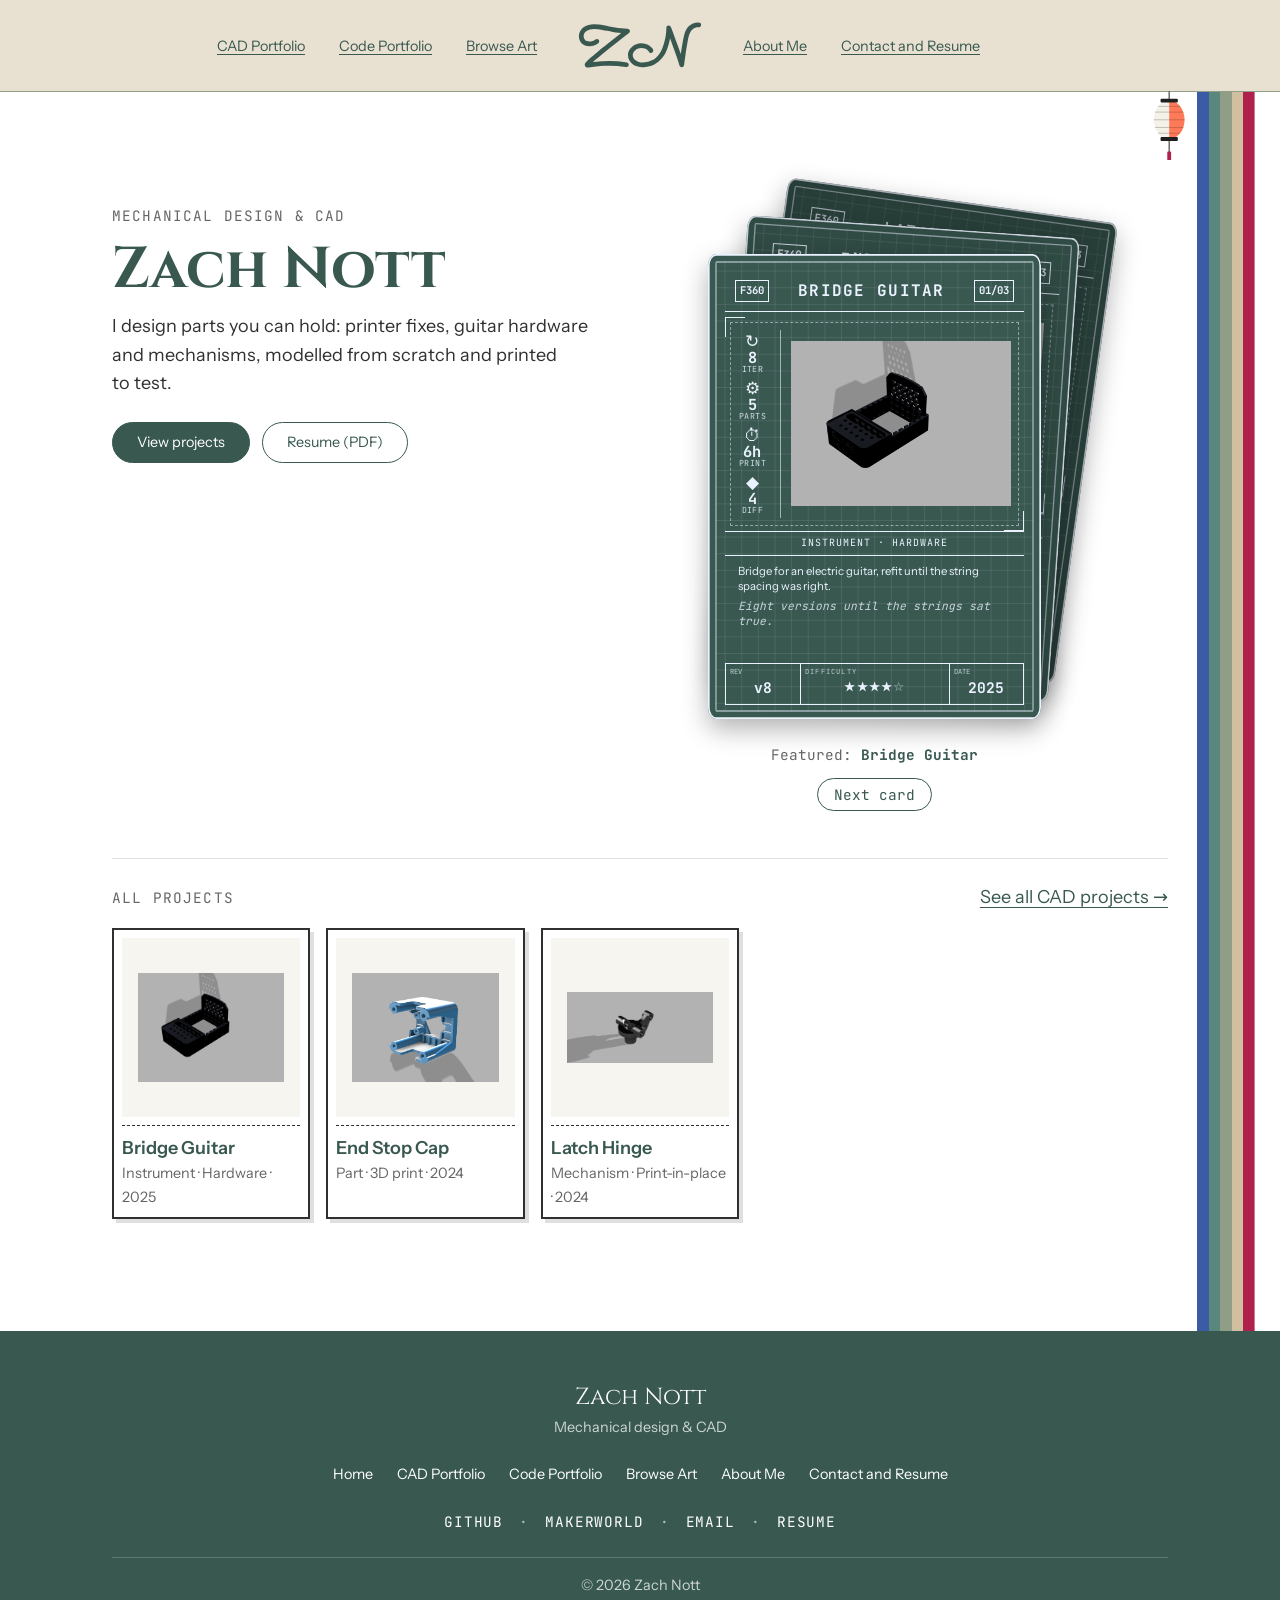
==== index.html @ 204a395e "feat: footer in labelled groups on phones, centered rows on wider screens" ====
<!DOCTYPE html>

<html lang="en">
    <head>
        <meta charset="UTF-8">
        <meta name="viewport" content="width=device-width, initial-scale=1.0">
        <!-- CONTENT: the tab title and the text search engines and link previews show -->
        <title>Zach Nott · Mechanical Design &amp; CAD</title>
        <meta name="description" content="Portfolio of Zach Nott: CAD models, 3D-printed parts and mechanisms, from first sketch to printed part.">
        <link rel="stylesheet" href="css/styles.css">
        <link rel="stylesheet" href="css/cardyles.css">
        <link rel="stylesheet" href="css/homyles.css">
        <script src="js/script.js" defer></script>
        <!-- datacript.js before homcript.js: deferred scripts run in this order -->
        <script src="js/datacript.js" defer></script>
        <script src="js/homcript.js" defer></script>
        <!-- No defer on purpose: it sets the saved theme before the page is drawn (no white flash) -->
        <script src="js/themcript.js"></script>
    </head>

    <body class="thehomepage">

        <div id="page" class="site">
            <a class="skip-link screen-reader-text" href="#content">Skip to content</a>
            <!-- Same header in index.html, projects.html, aboutme.html, contact.html, code.html and art.html: change all six together -->
            <header id="topbranch" class="site-header">
                <div class="site-branding">
                </div>

                <nav id="site-nav" class="main-nav wrapper" aria-label="Main">
                    <!-- Mobile menu button: hidden until js/script.js runs, so without JS the links just stay visible -->
                    <button id="menu-toggle" class="menu-toggle" type="button" aria-expanded="true" hidden>
                        <span aria-hidden="true">&#9776;</span> <span class="menu-word">Menu</span>
                    </button>

                    <!-- Left Side Of Header -->
                    <div class="header-column-left">
                        <ul class="header-left-list">
                            <li class="header-left-item" id="item-cad">
                                <a class="menu-link" href="projects.html">CAD Portfolio</a></li>
                            <li class="header-left-item" id="item-code">
                                <a class="menu-link" href="code.html">Code Portfolio</a></li>
                            <li class="header-left-item" id="item-art">
                                <a class="menu-link" href="art.html">Browse Art</a></li>
                        </ul>
                    </div>

                    <!-- Center Of Header -->
                    <!-- The logo is the Home link, so its alt text names where it goes, not what it looks like -->
                    <div class="header-column-center">
                        <a href="index.html" class="size-spacing-style-logo">
                            <span class="header-center-logo-original-container">
                                <!-- The logo is one file: replace assets/images/logo.svg to change it on every page.
                                     width/height reserve its space while it loads -->
                                <img src="assets/images/logo.svg" alt="Home" width="128" height="48">
                            </span>
                        </a>
                    </div>

                    <!-- Right Side Of Header -->
                    <div class="header-column-right">
                        <div class="inner-menu">
                            <div id="primary-nav" class="menu-wrap">
                                <ul class="menu-horizontal">
                                    <li class="header-right-item" id="item-about">
                                        <a class="menu-link" href="aboutme.html">About Me</a></li>
                                    <li class="header-right-item" id="item-contact">
                                        <a class="menu-link" href="contact.html">Contact and Resume</a></li>
                                    <!-- Hidden until The Laboratory is a real page (R1, owner 2026-11-07). Remove "hidden" to bring it back -->
                                    <li class="header-right-item mega-menu-item" id="item-lab" hidden>
                                        <a class="menu-link" href="thelab.html">The Laboratory</a>
                                        <!-- Phone-only toggle for the Lab links: hidden until js/script.js runs, like the Menu button.
                                             It must come before the list, because the CSS "~" only reaches later siblings -->
                                        <button class="submenu-toggle" type="button" aria-expanded="true" aria-label="Laboratory links" hidden><span aria-hidden="true">&#9656;</span></button>
                                        <ul class="mega-sub-menu">
                                            <li class="mega-menu-item"><a class="menu-link" href="#">Electronics and Circuitry</a></li>
                                            <li class="mega-menu-item"><a class="menu-link" href="#">Computer Design and Code</a></li>
                                            <li class="mega-menu-item"><a class="menu-link" href="#">Physical Realm and CAD</a></li>
                                            <li class="mega-menu-item"><a class="menu-link" href="#">The AI Abode</a></li>
                                            <li class="mega-menu-item"><a class="menu-link" href="#">In Works</a></li>
                                            <li class="mega-menu-item"><a class="menu-link" href="#">Complete Projects</a></li>
                                            <li class="mega-menu-item"><a class="menu-link" href="#">Research Topics</a></li>
                                        </ul>
                                    </li>
                                </ul>
                            </div>
                        </div>
                    </div>
                </nav>
                <!-- Theme picker: a paper lantern hanging from the header band (js/themcript.js, task 1.14).
                     Hidden until the script runs; without JS the site just follows the OS.
                     All the art is this <svg> plus the THEME LANTERN section of styles.css -->
                <button id="theme-lantern" class="theme-lantern" type="button" hidden>
                    <svg class="lantern-art" viewBox="0 0 40 72" width="40" height="72" aria-hidden="true" focusable="false">
                        <line class="lantern-string" x1="20" y1="0" x2="20" y2="9"/>
                        <ellipse class="lantern-paper" cx="20" cy="30" rx="16" ry="20"/>
                        <path class="lantern-half" d="M20 10a16 20 0 0 1 0 40z"/>
                        <ellipse class="lantern-core" cx="20" cy="28" rx="8" ry="11"/>
                        <path class="lantern-ribs" d="M8.6 16h22.8M5.3 22h29.4M4 30h32M5.3 38h29.4M8.6 44h22.8"/>
                        <rect class="lantern-cap" x="11" y="8" width="18" height="4" rx="1"/>
                        <rect class="lantern-cap" x="11" y="48" width="18" height="4" rx="1"/>
                        <line class="lantern-string" x1="20" y1="52" x2="20" y2="64"/>
                        <rect class="lantern-tassel" x="18" y="63" width="4" height="9" rx="1"/>
                    </svg>
                    <span class="theme-tag"><span class="theme-kanji" lang="ja" aria-hidden="true">自動</span> <span class="theme-name">Auto</span><span class="screen-reader-text"> theme. Press for the next theme</span></span>
                </button>
            </header>

            <!-- Landmarks: screen readers can jump straight to main or footer. The skip link targets #content -->
            <main id="content" class="site-main wrapper">

                <!-- HERO (task 2.0a): who, what, and where to go next, in the first screen.
                     Two columns on wide screens (text | featured card), one column on phones -->
                <section class="home-hero">
                    <div class="hero-text">
                        <!-- CONTENT: your field, your name, and one line about what you make -->
                        <p class="hero-label retro-label">Mechanical design &amp; CAD</p>
                        <h1 class="hero-name">Zach Nott</h1>
                        <p class="hero-line">I design parts you can hold: printer fixes, guitar hardware and mechanisms, modelled from scratch and printed to test.</p>
                        <div class="hero-buttons">
                            <a class="hero-button is-primary" href="projects.html">View projects</a>
                            <!-- Goes to the Resume cell on the contact page, where the PDF download lives (2.2).
                                 Once assets/docs/resume.pdf exists, point this straight at the PDF -->
                            <a class="hero-button" href="contact.html#resume">Resume (PDF)</a>
                        </div>
                    </div>

                    <!-- FEATURED: the card stack (task 2.0c). js/homcript.js builds one Blueprint card for
                         each project with "featured": true in data/projects.json (D26), up to 3.
                         `hidden` until the script fills it: without JS the hero is just the text column -->
                    <div class="featured-slot" hidden>
                        <div class="card-stack"></div>
                        <div class="stack-controls">
                            <!-- aria-atomic: when the name changes, screen readers read the whole line.
                                 aria-live is added by the script AFTER the first fill, so page load stays quiet -->
                            <p class="featured-caption" aria-atomic="true">Featured: <b class="featured-name"></b></p>
                            <!-- Keyboard and screen-reader way to swap cards (back cards are mouse-only shortcuts) -->
                            <button class="stack-next" type="button" hidden>Next card</button>
                        </div>
                    </div>
                </section>

                <!-- CATALOG: every project, as a plain list of links. A <ul> lets screen readers
                     announce "list, 3 items". The images have alt="" because each link already
                     contains the project's name; alt text would make it read twice -->
                <section class="home-catalog" aria-labelledby="catalog-heading">
                    <div class="catalog-head">
                        <h2 id="catalog-heading" class="catalog-heading retro-label">All projects</h2>
                        <a href="projects.html">See all CAD projects →</a>
                    </div>
                    <!-- CONTENT: projects live in data/projects.json (D26). js/homcript.js fills this list,
                         one <li> per project, so there is nothing to type here -->
                    <ul id="catalog-grid" class="catalog-grid" role="list"></ul>
                    <noscript>
                        <p class="catalog-note">The catalog needs JavaScript. <a href="projects.html">Open the CAD portfolio</a>.</p>
                    </noscript>
                </section>
            </main>

            <!-- The footer is the full-width pine band; .footer-inner keeps the content lined up with the page -->
            <footer class="site-footer">
                <div class="footer-inner wrapper">
                    <!-- Same footer in all six pages: change them together.
                         Phones show labelled groups; from 40rem it's centered rows (css/styles.css, FOOTER).
                         Every link uses the same pattern: to fill one in, change only its href (and text) -->
                    <div class="footer-brand">
                        <p class="footer-name">Zach Nott</p>
                        <p class="footer-tagline">Mechanical design &amp; CAD</p>
                    </div>

                    <!-- aria-labelledby names the landmark with the visible "Pages" label,
                         so screen readers announce "Pages, navigation" -->
                    <nav class="footer-nav" aria-labelledby="footer-pages-label">
                        <p class="footer-label" id="footer-pages-label">Pages</p>
                        <ul class="footer-list footer-pages">
                            <li class="footer-item"><a class="footer-link" href="index.html">Home</a></li>
                            <li class="footer-item"><a class="footer-link" href="projects.html">CAD Portfolio</a></li>
                            <li class="footer-item"><a class="footer-link" href="code.html">Code Portfolio</a></li>
                            <li class="footer-item"><a class="footer-link" href="art.html">Browse Art</a></li>
                            <li class="footer-item"><a class="footer-link" href="aboutme.html">About Me</a></li>
                            <li class="footer-item"><a class="footer-link" href="contact.html">Contact and Resume</a></li>
                        </ul>
                    </nav>

                    <!-- Two groups in one wrapper: side by side on phones, one dotted row on wider screens -->
                    <div class="footer-extras">
                        <!-- The owner's profiles on other sites -->
                        <div class="footer-group">
                            <p class="footer-label">Elsewhere</p>
                            <ul class="footer-list">
                                <li class="footer-item"><a class="footer-link" href="https://github.com/OopsieLazy">GitHub</a></li>
                                <li class="footer-item"><a class="footer-link" href="https://makerworld.com/en/@Azuya_1500">MakerWorld</a></li>
                            </ul>
                        </div>
                        <!-- Email and Resume go to the contact page (2.2), which keeps the address out of
                             the HTML: a plain mailto: here would be scraped by spam bots -->
                        <div class="footer-group">
                            <p class="footer-label">Get in touch</p>
                            <ul class="footer-list">
                                <li class="footer-item"><a class="footer-link" href="contact.html#email">Email</a></li>
                                <li class="footer-item"><a class="footer-link" href="contact.html#resume">Resume</a></li>
                            </ul>
                        </div>
                    </div>

                    <p class="footer-copy">&copy; 2026 Zach Nott</p>
                </div>
            </footer>
        </div>
    </body>

</html>


<!-- Needs Ideation: what i want to show, projects, about me, styling, cv download, and etc -->
---- css/styles.css ----
/* =========================================================
   FONTS: self-hosted (D12), so visitors never contact Google
   Paths are relative to THIS css file, hence the ../
   Variable fonts: one file holds every weight in the range
   font-display: swap shows fallback text right away instead of invisible text
   ========================================================= */
@font-face {
  font-family: "Cinzel";
  src: url("../assets/fonts/cinzel-latin-wght-normal.woff2") format("woff2");
  font-weight: 400 900;
  font-style: normal;
  font-display: swap;
}
@font-face {
  font-family: "Instrument Sans";
  src: url("../assets/fonts/instrument-sans-latin-wght-normal.woff2") format("woff2");
  font-weight: 400 700;
  font-style: normal;
  font-display: swap;
}
@font-face {
  font-family: "Instrument Sans";
  src: url("../assets/fonts/instrument-sans-latin-wght-italic.woff2") format("woff2");
  font-weight: 400 700;
  font-style: italic;
  font-display: swap;
}
@font-face {
  font-family: "JetBrains Mono";
  src: url("../assets/fonts/jetbrains-mono-latin-wght-normal.woff2") format("woff2");
  font-weight: 100 800;
  font-style: normal;
  font-display: swap;
}
@font-face {
  font-family: "Silkscreen";
  src: url("../assets/fonts/silkscreen-latin-400-normal.woff2") format("woff2");
  font-weight: 400;
  font-style: normal;
  font-display: swap;
}

/* =========================================================
   DESIGN TOKENS: the one place to restyle the whole site
   Palette: white with Japanese-inspired greens (D19, after dazprojects.com)
   WCAG AA: text needs 4.5:1, borders, focus rings and icons need 3:1.
   Contrast is noted as day / night against the page background
   ========================================================= */
:root {
  /* Three themes (D22): Day, Lantern (the default night) and Moss (opt-in night, below).
     color-scheme tells the browser which themes we support; light-dark(day, night)
     then picks a value from the visitor's OS setting, so night = Lantern.
     Bonus: scrollbars and form controls turn dark at night for free */
  color-scheme: light dark;

  /* Palette: named colors, the SAME in every theme.
     Pages don't use these directly; the role colors below and the stripes do */
  --color-pine: #385850;       /* deep pine */
  --color-jade: #59877D;       /* jade */
  --color-jade-deep: #496962;  /* muted deep jade */
  --color-sage: #909E87;       /* sage, decoration only (2.8:1 on white, never text) */
  --color-sand: #D0C0A0;       /* sand, decoration only (1.8:1 on white, never text) */
  --color-sand-tint: #E8E0D0;  /* half sand, half white */
  --color-gunjo: #3B5BA5;      /* gunjō ultramarine */
  --color-kamenozoki: #A5DEE4; /* kamenozoki, pale jar blue */
  --color-beni: #B0204C;       /* beni (safflower) pink, decoration only */
  --color-chochin: #FF7A59;    /* chōchin, paper-lantern red-orange: Lantern's highlight */
  --color-akabeni: #7A2430;    /* akabeni, deep lantern red: Lantern's footer band */
  --color-cinnamon: #F5C07B;   /* Cinnamon Buff (Sanzo Wada's color dictionary): Moss's highlight */
  --color-washi: #F4F1E8;      /* washi paper: the unlit theme lantern */
  --color-sumi: #1F1F1F;       /* sumi ink black: the lantern's lacquer caps */
  --color-blueprint: #1D3F7A;  /* blueprint paper: the trading cards (homyles.css) */
  --color-blueprint-ink: #EAF2FF; /* blueprint linework and text: 9.1:1 on blueprint */

  /* Roles: what each color is FOR. light-dark(Day, Lantern).
     Lantern = a rainy Japanese street at night: wet-asphalt blue-black, rain-light links, red lanterns */
  --color-bg: light-dark(#FFFFFF, #0F161A);         /* page background: white / wet asphalt */
  --color-surface: light-dark(#F7F5F0, #1A242A);    /* panels and cards: washi off-white / lifted asphalt */
  --color-ink: light-dark(#303030, #E9EEF0);        /* main text: 13.2 / 15.6 */
  --color-muted: light-dark(#666666, #9AABB3);      /* captions, secondary text: 5.7 / 7.7 */
  --color-line: light-dark(#DFDFDF, #33434B);       /* hairlines (decoration) */
  --color-accent: light-dark(var(--color-pine), #8FD3E8);              /* links, headings: 7.8 / 11.0 */
  --color-highlight: light-dark(var(--color-jade), var(--color-chochin)); /* underlines and markers: 4.05 (not small text) / 7.1 */
  --color-header-bg: light-dark(var(--color-sand-tint), #1A242A);      /* header band; accent text on it: 6.0 / 9.5 */
  --color-footer-bg: light-dark(var(--color-pine), var(--color-akabeni));
  --color-on-footer: #FFFFFF;            /* footer text: 7.8 / 9.9 */

  /* The active (hovered or focused) word: only color + fake bold change (D20) */
  --color-active: light-dark(var(--color-gunjo), var(--color-chochin));            /* most links: 6.5 / 7.1 */
  --color-active-menu: light-dark(var(--color-jade-deep), var(--color-chochin));   /* header menu: 4.6 / 6.2 on the band */
  --color-active-footer: light-dark(var(--color-kamenozoki), #FFC9A8);             /* on the footer band: 5.3 / 6.7 */

  /* Neon glow around the active word, night only. currentColor = the word's own color,
     mixed 70% with transparent so the glow is soft. Day gets no glow */
  --color-glow: light-dark(transparent, color-mix(in srgb, currentColor 70%, transparent));

  /* Fake bold: a hairline shadow on each side of the letters. Real font-weight
     makes the word wider and shoves its neighbors sideways; this doesn't.
     The third, blurred shadow is the night glow (invisible by day) */
  --faux-bold: 0.04em 0 0 currentColor, -0.04em 0 0 currentColor, 0 0 0.6em var(--color-glow);

  /* Fonts: every stack ends in fallbacks in case a file fails to load */
  --font-display: "Cinzel", "Trajan Pro", Georgia, serif;
  --font-body: "Instrument Sans", system-ui, "Segoe UI", Roboto, sans-serif;
  --font-mono: "JetBrains Mono", ui-monospace, Consolas, monospace;
  --font-pixel: "Silkscreen", "Courier New", monospace;

  /* Fluid type scale: clamp(min, preferred, max) grows smoothly with screen width,
     so no media queries are needed just to resize text */
  --step--1: clamp(0.83rem, 0.8rem + 0.15vw, 0.9rem);   /* small print, captions */
  --step-0: clamp(1rem, 0.95rem + 0.25vw, 1.125rem);    /* body text */
  --step-1: clamp(1.2rem, 1.1rem + 0.5vw, 1.45rem);     /* small headings */
  --step-2: clamp(1.45rem, 1.25rem + 0.9vw, 1.9rem);    /* section headings */
  --step-3: clamp(1.75rem, 1.4rem + 1.6vw, 2.6rem);     /* page title (h1) */
  --step-4: clamp(2.1rem, 1.5rem + 2.8vw, 3.6rem);      /* hero / museum sign */

  /* Spacing scale: use these for margin, padding and gap instead of random numbers */
  --space-1: 0.25rem;  /*  4px */
  --space-2: 0.5rem;   /*  8px */
  --space-3: 0.75rem;  /* 12px */
  --space-4: 1rem;     /* 16px */
  --space-5: 1.5rem;   /* 24px */
  --space-6: 2rem;     /* 32px */
  --space-7: 3rem;     /* 48px */
  --space-8: 4rem;     /* 64px */

  /* Layout */
  --measure: 65ch;         /* comfortable reading width for paragraphs */
  --content-max: 72rem;    /* widest the page content gets (~1152px) */
  --gutter: clamp(var(--space-4), 5vw, var(--space-7));  /* side padding of .wrapper: 16px on phones, up to 48px */
  --radius: 4px;           /* small, crisp corners to keep it minimal */
  --logo-size: var(--space-7);  /* header logo height, 48px; its width follows the logo file's shape */
  --lantern-width: clamp(2rem, 3vw, 2.75rem);   /* the theme lantern (THEME LANTERN section) */
  --lantern-drop: calc(var(--lantern-width) * 1.8);  /* how far it hangs: its art is 40 × 72, so height = 1.8 × width */
  --golden: 1.618;         /* φ, the golden ratio: used for spacing that should feel "just right" */

  /* 3D displays: the CAD carousel (projyles.css), later the spin reel (3.7).
     Ring tilt = the spinning-coin view: how far the ring tips toward you.
     0deg = flat, edge-on. Negative = seen from above (back figures show above the front);
     positive = seen from below. Tried: -8 subtle, -12, -14 (picked), -20 strong */
  --ring-tilt: -14deg;
  /* Camera distance: the original carousel's 1000px. A fixed length (not scaled with the ring)
     keeps the strong perspective lines that make the carousel work (owner, 2026-11-05).
     Smaller = camera closer = stronger perspective */
  --ring-perspective: 1000px;

  /* Salon wall (art.html, artyles.css): how wildly the picture frames hang.
     Every frame's tilt and offset is a fraction (-1 to 1) of these two, so changing one
     value calms or wildens the whole wall. 0deg + 0rem = perfectly straight and in line.
     Tried: 3deg + 0.3rem (picked, owner), 6deg + 0.5rem (too wild), 10deg chaotic */
  --salon-tilt: 3deg;      /* the biggest tilt any frame gets */
  --salon-nudge: 0.3rem;   /* the biggest shift off its spot, sideways and up/down */
}

/* Theme picked with the toggle (task 1.14). js/themcript.js sets data-theme on <html>.
   No attribute = follow the OS (Day or Lantern). Forcing color-scheme makes
   every light-dark() above pick the matching side */
:root[data-theme="day"] { color-scheme: light; }
:root[data-theme="lantern"] { color-scheme: dark; }

/* Moss: the calm night, a forest after dark (sage scale + Cinnamon Buff, no glow).
   It starts from the night side, then swaps only the colors that differ from Lantern.
   Screens only: printing always uses Day (see PRINT just below) */
@media screen {
:root[data-theme="moss"] {
  color-scheme: dark;
  --color-bg: #1C211C;
  --color-surface: #232A23;
  --color-ink: #E6E8DF;                       /* 13.2 */
  --color-muted: #9DBA9D;                     /* 7.7 */
  --color-line: #404C40;
  --color-accent: #B2D4B2;                    /* 10.1, 8.2 on the band */
  --color-highlight: var(--color-cinnamon);
  --color-header-bg: #2A322A;
  --color-footer-bg: var(--color-pine);       /* white text 7.8 */
  --color-active: var(--color-cinnamon);      /* 9.9 */
  --color-active-menu: var(--color-cinnamon); /* 8.0 on the band */
  --color-active-footer: var(--color-cinnamon);  /* 4.7 on pine */
  --color-glow: transparent;
}
}

/* PRINT (and "Save as PDF"): always the Day colours, whatever theme is picked.
   Dark pages waste ink and print badly. Forcing color-scheme: light makes every
   light-dark() pick its Day side; :root[data-theme] matches as strongly as the
   Lantern rule above and comes later, so it wins */
@media print {
  :root,
  :root[data-theme] { color-scheme: light; }
}

/* =========================================================
   RESET: smooth out browser defaults so every page starts level
   Kept small on purpose: only fixes we actually need
   ========================================================= */

/* width now includes padding and border, so "width: 50%" really means 50% */
*,
*::before,
*::after {
  box-sizing: border-box;
}

/* Browsers add margins to body, headings, p, figure...; we set spacing ourselves with --space-* */
* {
  margin: 0;
}

/* Media never overflows its container, and sits on its own line (no gap under images) */
img,
picture,
svg,
video {
  display: block;
  max-width: 100%;
  height: auto;
}

/* Form controls don't inherit fonts by default, which looks off next to the body text */
input,
button,
textarea,
select {
  font: inherit;
}

/* =========================================================
   BASE TYPOGRAPHY: the tokens first show up on the page here
   ========================================================= */
body {
  min-height: 100vh;
  background-color: var(--color-bg);
  color: var(--color-ink);
  font-family: var(--font-body);
  font-size: var(--step-0);
  line-height: 1.6;                /* airy body text is easier to read */
  -webkit-font-smoothing: antialiased;
}

h1,
h2,
h3 {
  font-family: var(--font-display);
  color: var(--color-accent);      /* pine headings: color in the page, not only in links */
  line-height: 1.2;               /* big text needs less line gap than body text */
  text-wrap: balance;              /* evens out line lengths in multi-line headings */
}

h1 { font-size: var(--step-3); }
h2 { font-size: var(--step-2); }
h3 { font-size: var(--step-1); }

p {
  max-width: var(--measure);       /* ~65 characters per line, comfortable to read */
  text-wrap: pretty;               /* avoids a lonely last word on its own line */
}

a {
  color: var(--color-accent);
  text-underline-offset: 0.2em;    /* underline sits below descenders (g, y, p) */
}

/* Only the underline changes (jade by day, orange at night): jade text would fail contrast, a line doesn't */
a:hover {
  text-decoration-color: var(--color-highlight);
}

/* Keyboard focus only (mouse clicks don't trigger :focus-visible).
   Buttons and other controls get a pine ring */
:focus-visible {
  outline: 2px solid var(--color-accent);
  outline-offset: 2px;
}

/* Links: no box, the word itself changes color (gunjō blue by day, orange at night) and turns bold.
   The footer swaps in the pale kamenozoki blue, because gunjō would vanish on pine */
a:focus-visible {
  outline: none;
  color: var(--color-active);
  text-shadow: var(--faux-bold);
}

code,
pre {
  font-family: var(--font-mono);
}

/* The only section divider: a sage hairline (no shadows or boxes) */
hr {
  border: 0;
  border-top: 1px solid var(--color-sage);
  margin-block: var(--space-7);
}

/* Retro label (was 2.7, owner's call in R1): the small typewriter caps used over
   headings and sections, like the labels on a drawing or a museum case.
   One shared class instead of the same five lines in every page's CSS.
   Each page adopts it in its refinement task (R1 Home first) */
.retro-label {
  font-family: var(--font-mono);
  font-size: var(--step--1);
  font-weight: 400;
  color: var(--color-muted);
  letter-spacing: 0.08em;
  text-transform: uppercase;
}

/* =========================================================
   ACCESSIBILITY HELPERS
   ========================================================= */

/* Hidden from sight but still read by screen readers and reachable with Tab.
   display: none or visibility: hidden would remove it for everyone, keyboard included */
.screen-reader-text {
  position: absolute;
  width: 1px;
  height: 1px;
  overflow: hidden;
  clip-path: inset(50%);   /* trims the 1px box down to nothing */
  white-space: nowrap;     /* stops screen readers from reading the words squashed together */
}

/* The skip link reappears in the top-left corner when it gets keyboard focus */
.skip-link:focus {
  top: var(--space-2);
  left: var(--space-2);
  z-index: 100;            /* sits above the header */
  width: auto;
  height: auto;
  padding: var(--space-2) var(--space-4);
  clip-path: none;
  background-color: var(--color-surface);
  color: var(--color-ink);
  border-radius: var(--radius);
}

/* =========================================================
   LAYOUT: one centered, minimal column (D17)
   Mobile-first: base styles are for phones, and min-width queries add to them
   Breakpoints: 40rem (~640px, tablet) and 64rem (~1024px, desktop).
   They're typed out because var() doesn't work inside @media conditions
   ========================================================= */

/* Reusable column: add class="wrapper" to anything that should line up with the page */
.wrapper {
  width: 100%;                     /* needed because auto margins in a flex column would shrink it */
  max-width: var(--content-max);   /* stops lines getting too wide on big screens */
  margin-inline: auto;             /* centers it (inline = left and right) */
  padding-inline: var(--gutter);
}

/* Flex column on the page wrapper: main grows to fill the space, so the footer stays at the bottom */
.site {
  display: flex;
  flex-direction: column;
  min-height: 100dvh;              /* dvh = the visible height on phones, minus the browser's address bar */
}

.site-main {
  flex: 1;
  padding-block: var(--space-6);   /* block = top and bottom */
}

@media (min-width: 40rem) {
  .site-main { padding-block: var(--space-7); }
}

@media (min-width: 64rem) {
  .site-main { padding-block: var(--space-8); }
}

/* =========================================================
   FOOTER: a full-width pine band with white text.
   The band is the <footer>; the content sits in .footer-inner.wrapper, so the
   color reaches the screen edges while the text lines up with the page.
   One set of markup, two layouts (owner's pick, R1):
   - Phones (option A): labelled groups on a grid, so each link has an obvious home
   - From 40rem (option B): everything centered in rows, the labels hidden
   ========================================================= */
.site-footer {
  background-color: var(--color-footer-bg);
  color: var(--color-on-footer);
  font-size: var(--step--1);
}

/* Phones: two columns. The name, the Pages group and the © line span both;
   Elsewhere and Get in touch sit side by side underneath */
.footer-inner {
  display: grid;
  grid-template-columns: 1fr 1fr;
  gap: var(--space-6) var(--space-5);   /* row gap, column gap */
  align-items: start;
  padding-block: var(--space-7) var(--space-5);
}

.footer-brand,
.footer-nav,
.footer-copy {
  grid-column: 1 / -1;
}

/* display: contents removes this wrapper's own box, so its two groups become
   grid items of .footer-inner. It only exists to group them for the wide layout */
.footer-extras {
  display: contents;
}

/* styles.css gives every <p> a reading width (65ch); the footer lays out its own lines */
.footer-inner p {
  max-width: none;
  margin: 0;
}

.footer-name {
  font-family: var(--font-display);
  font-size: var(--step-1);
}

.footer-tagline,
.footer-copy {
  opacity: 0.75;                        /* quieter than the links; white at 75% is still 4.5+ on pine */
}

/* The small group names (Pages, Elsewhere, Get in touch), same feel as .retro-label.
   Two classes (0,2,0) beat ".footer-inner p" (0,1,1), so this margin wins the reset above */
.footer-inner .footer-label {
  margin-bottom: var(--space-3);
}

.footer-label {
  font-family: var(--font-mono);
  letter-spacing: 0.08em;
  text-transform: uppercase;
  opacity: 0.75;
}

/* Same reset as .header-left-list: no bullets or indent. One link per line on phones */
.footer-list {
  display: grid;
  gap: var(--space-2);
  margin: 0;
  padding: 0;
  list-style: none;
}

/* Six page links in two columns, so the group isn't a long thin tower */
.footer-pages {
  grid-template-columns: 1fr 1fr;
  column-gap: var(--space-5);
}

/* The hairline above the © line: the text color at 25%, so it follows the theme
   instead of hard-coding a white */
.footer-copy {
  padding-top: var(--space-4);
  border-top: 1px solid color-mix(in srgb, currentColor 25%, transparent);
}

/* Tablet and desktop (option B): one centered column of rows.
   Name, then the page links, then the outside links in small caps, then the © line */
@media (min-width: 40rem) {
  .footer-inner {
    grid-template-columns: 1fr;
    justify-items: center;
    gap: var(--space-5);
    text-align: center;
  }

  /* The group names aren't needed when everything is one centered row, so they're
     hidden the screen-reader-text way: screen readers still hear "Elsewhere" etc. */
  .footer-label {
    position: absolute;
    width: 1px;
    height: 1px;
    overflow: hidden;
    clip-path: inset(50%);
    white-space: nowrap;
  }

  /* Rows instead of columns: flex-wrap keeps them centered and lets them wrap */
  .footer-list,
  .footer-extras {
    display: flex;
    flex-wrap: wrap;
    justify-content: center;
    gap: var(--space-2) var(--space-5);
  }

  /* Elsewhere and Get in touch become one small row, split by dots */
  .footer-extras {
    gap: var(--space-2) var(--space-4);
    font-family: var(--font-mono);
    letter-spacing: 0.06em;
    text-transform: uppercase;
  }

  .footer-extras .footer-list {
    gap: var(--space-2) var(--space-4);
  }

  /* A dot before every link except the very first one. It's decoration from CSS,
     so screen readers skip it (content: "·" / "" sets its spoken text to nothing) */
  .footer-extras li + li::before,
  .footer-extras .footer-group + .footer-group li:first-child::before {
    content: "·" / "";
    margin-right: var(--space-4);
    opacity: 0.6;
  }

  .footer-copy {
    justify-self: stretch;              /* the hairline runs the full width */
  }
}

/* inherit = use the footer's white; underline only on hover keeps it quiet */
.footer-link {
  color: inherit;
  text-decoration: none;
}

/* Text stays white (pine text would vanish on the pine band); a sand underline appears */
.footer-link:hover {
  text-decoration: underline;
  text-decoration-color: var(--color-sand);
}

.footer-link:focus-visible {
  color: var(--color-active-footer);
}

/* =========================================================
   HEADER: the same markup is copied into every page.
   Order: frame, links, Menu button, Lab dropdown, then one phone block
   and one desktop block at the end, so every screen-size change for the
   header lives in one place.
   Use classes here, never a bare "header" selector: projects.html has a second
   <header> inside its article, and a bare selector would style that too
   ========================================================= */

/* ---------- Frame ---------- */

/* A full-width band (sand by day, navy at night) with a sage hairline below. The band is the <header>;
   the nav inside carries .wrapper, so the color reaches the screen edges */
.site-header {
  position: relative;                  /* the theme lantern hangs from this band (see THEME LANTERN) */
  padding-block: var(--space-4);
  background-color: var(--color-header-bg);
  border-bottom: 1px solid var(--color-sage);
}

/* Phone layout. Named grid areas: each part says where it goes by name,
   and the desktop block at the end rearranges the same names */
/* 1fr auto 1fr: two equal side columns keep the logo centered on the band (owner, R1),
   the Menu button sits in the right one and an empty "." cell balances it on the left */
.main-nav {
  display: grid;
  grid-template-columns: 1fr auto 1fr;
  grid-template-areas:
    ".     logo  toggle"
    "left  left  left"
    "right right right";
  align-items: center;
  column-gap: var(--space-4);
}

.header-column-center { grid-area: logo; }
.menu-toggle          { grid-area: toggle; justify-self: end; }
.header-column-left   { grid-area: left; }
.header-column-right  { grid-area: right; }

/* The logo is as tall as the slot, and its width follows its own shape (width: auto),
   so a square or wide replacement logo fits without changing this rule */
.header-column-center img {
  width: auto;
  height: var(--logo-size);
}

/* inline-block: an inline link around an image has no box of its own (only empty
   line fragments), so a focus ring has nothing to draw around. vertical-align: top
   stops it sitting on the text baseline, which would add a gap below the logo */
.size-spacing-style-logo {
  display: inline-block;
  vertical-align: top;
}

/* Links show keyboard focus by changing the text color, which can't change an image.
   So the logo link gets the ring back (a class plus :focus-visible beats a:focus-visible) */
.size-spacing-style-logo:focus-visible {
  outline: 2px solid var(--color-accent);
  outline-offset: 4px;
}

/* ---------- Links ---------- */

/* One step smaller than body text, like the dazprojects reference */
.menu-link {
  font-size: var(--step--1);
}

/* Hover and Tab: subtle like the footer, so only the color and fake bold change,
   with no background or extra line. Covers the top links, the dropdown and the phone
   menu (they all use .menu-link) */
.menu-link:hover,
.menu-link:focus-visible {
  color: var(--color-active-menu);
  text-shadow: var(--faux-bold);
}

/* No bullets or indent; the left and right lists share these rules */
.header-left-list,
.menu-horizontal {
  list-style: none;
  margin: 0;
  padding: 0;
}

/* Phones: one link per row, and the padding makes each row a big tap target */
/* The Lab link is hidden until the Lab exists (R1). The desktop block below gives
   .header-right-item a display value, which would beat the hidden attribute,
   so this rule says it again with a stronger selector (an id beats a class) */
#item-lab[hidden] {
  display: none;
}

.header-left-item,
.header-right-item {
 padding: 15px;
 white-space: nowrap;
}

/* ---------- Menu button (phones) ----------
   Both buttons start with the hidden attribute (see js/script.js).
   Never set display on them outside the desktop block, or hidden stops
   working and a dead button shows when JS is off */
.menu-toggle {
  min-height: var(--space-7);          /* 48px: a comfortable finger-sized target */
  padding-inline: var(--space-4);
  border: 1px solid var(--color-sage);
  border-radius: var(--radius);
  background: none;
  color: var(--color-ink);
  font-size: var(--step--1);
  cursor: pointer;
}

/* The narrowest phones can't fit the centered logo AND "☰ Menu" on both sides of it,
   so the button keeps only the ☰ icon (a 48px square) and the word is hidden the
   screen-reader-text way: still read aloud, so the button's name stays "Menu" */
@media (width < 24rem) {
  .menu-toggle {
    min-width: var(--space-7);
    padding-inline: 0;
  }

  .menu-word {
    position: absolute;
    width: 1px;
    height: 1px;
    overflow: hidden;
    clip-path: inset(50%);
    white-space: nowrap;
  }
}

/* ---------- Lab dropdown ----------
   Phones: a ▸ button folds the sub-links open and shut inside the Menu.
   Desktop: the sub-links float in a panel that opens on hover or keyboard focus */
.mega-sub-menu {
  list-style: none;
  margin: 0;
  padding-inline-start: var(--space-4);   /* indented under "The Laboratory" */
}

.mega-sub-menu li {
  padding-block: var(--space-2);
}

/* No underlines: a stack of them looked clunky */
.mega-sub-menu .menu-link {
  text-decoration: none;
}

.submenu-toggle {
  min-width: var(--space-7);           /* 48px tap target */
  min-height: var(--space-7);
  border: none;
  background: none;
  color: var(--color-ink);
  font-size: var(--step-2);            /* the ▸ character is drawn small, so size it up */
  cursor: pointer;
}

/* transform needs a box, and an inline span isn't one, hence inline-block */
.submenu-toggle span {
  display: inline-block;
  transition: transform 0.2s;
}

/* Points down when open */
.submenu-toggle[aria-expanded="true"] span {
  transform: rotate(90deg);
}

/* ---------- Phones only: closed states ----------
   "~" means "any later sibling", so each button must come before what it hides.
   (width < 64rem) ends exactly where the desktop block begins */
@media (width < 64rem) {
  .menu-toggle[aria-expanded="false"] ~ .header-column-left,
  .menu-toggle[aria-expanded="false"] ~ .header-column-right,
  .submenu-toggle[aria-expanded="false"] ~ .mega-sub-menu {
    display: none;
  }
}

/* ---------- Desktop ---------- */
@media (min-width: 64rem) {
  /* 1fr auto 1fr: the logo column is only as wide as the logo, and the two sides
     split the rest equally, so the logo stays truly centered */
  .main-nav {
    grid-template-columns: 1fr auto 1fr;
    grid-template-areas: "left logo right";
    gap: var(--space-5);
  }

  /* Links sit in a row, the left ones pushed toward the logo */
  .header-column-left {
    text-align: right;
  }

  .header-left-item,
  .header-right-item {
    display: inline-block;
  }

  /* Hover and focus do the opening here, so no buttons */
  .menu-toggle,
  .submenu-toggle {
    display: none;
  }

  /* The panel measures its position from this li (its nearest positioned ancestor) */
  #item-lab {
    position: relative;
  }

  /* top: 100% puts the panel flush under the li. The li's own padding is
     part of the li, so the mouse never crosses a gap where :hover would end */
  .mega-sub-menu {
    display: none;
    position: absolute;
    top: 100%;
    left: 0;
    z-index: 10;                       /* above the page content */
    padding: var(--space-3) var(--space-5);
    background: var(--color-bg);
    border: 1px solid var(--color-sage);
    border-top: 3px solid var(--color-accent);   /* a pine strip, like a vintage label */
  }

  /* Tighter rows than on phones: a mouse doesn't need a finger-sized target */
  .mega-sub-menu li {
    padding-block: var(--space-1);
  }

  /* :focus-within = this li or anything inside it has focus, so tabbing
     through the sub-links keeps the panel open, and tabbing out closes it */
  #item-lab:hover .mega-sub-menu,
  #item-lab:focus-within .mega-sub-menu {
    display: block;
  }
}

/* =========================================================
   RETRO STRIPES: five straight 70s stripes down the right edge of every page,
   from the header band to the footer band.
   How: a striped background on the page wrapper (.site). The header and
   footer paint their own band colors on top, so the stripes only show in
   between and touch both bands. No image, no extra HTML, no positioning.
   The stripes scale with the screen (thin on phones), and the main content
   gets extra right padding so text never runs under them.
   To restyle: change --stripe (thickness) or the five colors below.
   They use palette colors, not roles, so the stripes look the same day and night
   ========================================================= */
:root {
  --stripe: clamp(0.25rem, 0.9vw, 0.75rem);   /* one stripe: 4px on phones, up to 12px */
  --loop-width: calc(5 * var(--stripe));
  --loop-inset: clamp(var(--space-2), 2vw, var(--space-6));   /* gap from the window edge: 8px on phones, up to 32px */
}

/* Hard color stops (each color starts where the last one ends) make solid stripes, not a blend */
.site {
  background-image: linear-gradient(to right,
    var(--color-gunjo)     0%  20%,
    var(--color-jade)      20% 40%,
    var(--color-sage)      40% 60%,
    var(--color-sand)      60% 80%,
    var(--color-beni)      80% 100%);
  background-size: var(--loop-width) 100%;
  background-position: right var(--loop-inset) top;   /* "right 8px" = 8px in from the right edge */
  background-repeat: no-repeat;
}

/* Keep text clear of the stripes. On wide screens the empty margin beside the
   column already does that, so the extra padding shrinks to the normal gutter:
   max() picks whichever is bigger, the normal gutter or
   "edge gap + stripes + a gap, minus the empty margin outside the column" */
.site-main {
  padding-right: max(
    var(--gutter),
    calc(var(--loop-inset) + var(--loop-width) + var(--space-4) - max(0px, (100vw - var(--content-max)) / 2))
  );
}

/* =========================================================
   THEME LANTERN: the theme picker (task 1.14, js/themcript.js).
   A paper lantern hangs from the header band, just left of the stripes.
   Each click moves to the next theme: Auto, Day, Lantern, Moss, then back to Auto.
   The lantern shows the theme: half-lit (Auto), unlit paper (Day),
   glowing red (Lantern), glowing green-gold (Moss).
   All the art lives in the <svg> in the header and in this section,
   so a new picker design only has to replace those two things
   ========================================================= */

/* A plain button underneath: keyboard, screen readers and Enter/Space work for free.
   Never set display here, or the hidden attribute stops working (no JS = no lantern) */
.theme-lantern {
  /* --lantern-width lives with the tokens at the top: the home hero measures from it too */
  --lantern-paper: var(--color-washi);
  --lantern-core: transparent;          /* the warm light inside */
  --lantern-glow: transparent;          /* the light spilling onto the page */

  position: absolute;
  top: 100%;                            /* hang from the bottom edge of the header band */
  /* in the gap between the page content and the stripes: edge gap + stripes + a small gap */
  right: calc(var(--loop-inset) + var(--loop-width) + var(--space-2));
  z-index: 5;                           /* above the page, below the Lab dropdown (10) */
  width: var(--lantern-width);
  padding: 0;
  border: 0;
  background: none;
  color: inherit;
  cursor: pointer;
}

.lantern-art {
  display: block;
  width: 100%;
  height: auto;
  overflow: visible;
  transform-origin: top center;         /* it swings from the hook */
  filter: drop-shadow(0 0 0.75rem var(--lantern-glow));
}

/* SVG parts are styled with fill and stroke, the SVG versions of background and border */
.lantern-paper { fill: var(--lantern-paper); }
.lantern-core  { fill: var(--lantern-core); }
.lantern-half  { fill: var(--color-chochin); display: none; }
.lantern-cap   { fill: var(--color-sumi); }
.lantern-ribs  { fill: none; stroke: var(--color-sumi); stroke-opacity: 0.25; }
.lantern-string { stroke: var(--color-muted); stroke-width: 1.5; }
.lantern-tassel { fill: var(--color-beni); }

/* One look per theme. No data-theme on <html> = Auto: half paper, half lit */
:root:not([data-theme]) .lantern-half { display: inline; }

:root[data-theme="lantern"] .theme-lantern {
  --lantern-paper: var(--color-chochin);
  --lantern-core: var(--color-cinnamon);
  --lantern-glow: var(--color-chochin);
}

:root[data-theme="moss"] .theme-lantern {
  --lantern-paper: var(--color-sage);
  --lantern-core: var(--color-cinnamon);
  --lantern-glow: var(--color-cinnamon);
}

/* The name tag: always in the button (so screen readers hear it),
   only visible on hover or keyboard focus. opacity, not display: none,
   because display: none would hide it from screen readers too */
.theme-tag {
  position: absolute;
  top: var(--space-5);
  right: calc(100% + var(--space-2));   /* just left of the lantern */
  padding: var(--space-1) var(--space-2);
  border-radius: var(--radius);
  background: var(--color-ink);         /* inverted colors: readable in every theme */
  color: var(--color-bg);
  font-size: var(--step--1);
  white-space: nowrap;
  opacity: 0;
  transition: opacity 150ms ease;
  pointer-events: none;                 /* the tag never blocks a click on the page */
}

.theme-lantern:hover .theme-tag,
.theme-lantern:focus-visible .theme-tag {
  opacity: 1;
}

/* The tug: it drops a little as the cord is pulled, then sways back to rest */
@keyframes lantern-tug {
  0%   { transform: none; }
  15%  { transform: translateY(6px); }
  35%  { transform: rotate(7deg); }
  55%  { transform: rotate(-5deg); }
  75%  { transform: rotate(2.5deg); }
  100% { transform: none; }
}

.theme-lantern.is-tugged .lantern-art {
  animation: lantern-tug 900ms ease-out;
}

/* Visitors who asked their OS for less motion: no sway, no fade */
@media (prefers-reduced-motion: reduce) {
  .theme-lantern.is-tugged .lantern-art { animation: none; }
  .theme-tag { transition: none; }
}
---- css/cardyles.css ----
/* Blueprint trading card (D25), shared by every page that shows one:
   the home card stack (homyles.css) and the About page infobox (aboutyles.css).
   Moved here from homyles.css in task 2.1, unchanged except the two additions
   marked "2.1" (.card-holder and the data-label footer labels).

   USING THE CARD: put it inside a .card-holder (or any element with
   container-type: inline-size that is exactly the card's width). See .card-holder below for why */

/* 2.1: the card's wrapper. Inside the card, cqi measures the CARD (the card is a container).
   But the card's OWN styles (its inset border rings and grid background) measure the
   nearest ANCESTOR container. Without one, cqi falls back to the viewport width and the
   border rings turn ~30px thick on a desktop. The home stack (.card-stack) already is
   such a container; any other page wraps the card in this */
.card-holder {
  container-type: inline-size;
}

/* =========================================================
   BLUEPRINT CARD: a CAD drawing sheet as a trading card.
   - 63:88 is the standard trading-card ratio
   - container-type makes the card a container, so cqi (1% of the card's
     width) scales every font and gap: the card looks the same at any size
   - palette colours only (pine, --color-blueprint*), chosen per theme by --card-paper below.
     The linework is the same pale ink on both: 6.9:1 on pine, 9.1:1 on blue
   - each part is placed with position: absolute and % of the card, like a print layout
   ========================================================= */
.bp-card {
  /* The card's paper colour, set in ONE place (owner's pick, D25): pine like the footer by day,
     blueprint blue at night. light-dark() follows color-scheme, so both night themes
     (Lantern and Moss, which force "dark") get the blue */
  --card-paper: light-dark(var(--color-pine), var(--color-blueprint));
  container-type: inline-size;
  position: relative;
  display: block;
  aspect-ratio: 63 / 88;
  border-radius: 2.5%;
  color: var(--color-blueprint-ink);
  font-family: var(--font-mono);
  text-decoration: none;
  /* Two thin line grids (horizontal + vertical) over the blueprint blue */
  background:
    linear-gradient(rgb(255 255 255 / 0.09) 1px, transparent 1px) 0 0 / 5cqi 5cqi,
    linear-gradient(90deg, rgb(255 255 255 / 0.09) 1px, transparent 1px) 0 0 / 5cqi 5cqi,
    var(--card-paper);
  /* Inset shadows draw the border: a solid line, a paper-coloured gap, then a faint inner line */
  box-shadow:
    0 0 0 0.5cqi var(--color-blueprint-ink) inset,
    0 0 0 2.2cqi var(--card-paper) inset,
    0 0 0 2.6cqi rgb(234 242 255 / 0.6) inset,
    0 10px 26px rgb(0 0 0 / 0.3);
  transition: transform 300ms ease;
}

.bp-card:hover {
  transform: translateY(-4px);
}

/* Same fix as the hero buttons: keep the card's own colour and show a ring */
.bp-card:focus-visible {
  outline: 2px solid var(--color-accent);
  outline-offset: 4px;
  color: var(--color-blueprint-ink);
  text-shadow: none;
}

@media (prefers-reduced-motion: reduce) {
  .bp-card {
    transition: none;
  }
}

.bp-card > * {
  position: absolute;
  left: 5%;
  right: 5%;
}

/* Title bar: tool | name | card number */
.card-top {
  top: 3.5%;
  height: 9%;
  display: flex;
  align-items: center;
  gap: 3cqi;
  padding: 0 3cqi;
  border-bottom: 0.4cqi solid var(--color-blueprint-ink);
}

.card-name {
  flex: 1;
  overflow: hidden;
  font-size: 4.8cqi;
  font-weight: 700;
  letter-spacing: 0.08em;
  text-align: center;
  text-overflow: ellipsis;             /* a very long name ends in "…" instead of breaking the bar */
  text-transform: uppercase;
  white-space: nowrap;
}

.card-tool,
.card-number {
  padding: 0.5cqi 1.2cqi;
  border: 0.3cqi solid var(--color-blueprint-ink);
  font-size: max(0.5rem, 3.2cqi);
  font-weight: 700;
}

/* Art window: dashed frame and two corner crop marks, like a drawing's viewport */
.card-art {
  top: 13.5%;
  height: 46%;
  overflow: hidden;
  outline: 0.3cqi dashed rgb(234 242 255 / 0.5);
  outline-offset: -2cqi;
}

.card-art img {
  width: 100%;
  height: 100%;
  object-fit: contain;
  padding: 4cqi 4cqi 4cqi 20cqi;       /* the left padding leaves room for the stat column */
}

.card-art::before,
.card-art::after {
  content: "";
  position: absolute;
  width: 6cqi;
  height: 6cqi;
  border: 0.5cqi solid var(--color-blueprint-ink);
}

.card-art::before { top: 0; left: 0; border-right: 0; border-bottom: 0; }
.card-art::after { bottom: 0; right: 0; border-left: 0; border-top: 0; }

/* Stat column down the left of the art */
.card-stats {
  position: absolute;
  top: 6%;
  bottom: 6%;
  left: 0;
  width: 17cqi;
  display: flex;
  flex-direction: column;
  justify-content: space-around;
  border-right: 0.3cqi solid rgb(234 242 255 / 0.6);
}

.card-stat {
  display: grid;
  justify-items: center;
  line-height: 1;
}

.card-icon { font-size: 5cqi; }
.card-stat b { font-size: 4.6cqi; }
.card-stat small {
  font-size: max(0.4375rem, 2.5cqi);
  letter-spacing: 0.05em;
  opacity: 0.85;
  text-transform: uppercase;
}

.card-type {
  top: 59.5%;
  height: 5.5%;
  display: flex;
  align-items: center;
  justify-content: center;
  border-block: 0.3cqi solid var(--color-blueprint-ink);
  font-size: max(0.5rem, 3cqi);
  letter-spacing: 0.1em;
  text-transform: uppercase;
}

.card-text {
  top: 65%;
  height: 22%;
  display: flex;
  flex-direction: column;
  gap: 1.5cqi;
  padding: 2.5cqi 4cqi;
  font-size: max(0.6875rem, 3.4cqi);   /* never below 11px, however small the card (H1) */
  line-height: 1.3;
}

.card-desc { font-family: var(--font-body); }
.card-flavor { font-style: italic; opacity: 0.8; }

/* READABLE ON SMALL CARDS (H1). Everything on the card scales with its width (cqi),
   so on a phone the text shrank to 6–7px. max(floor, scaled) picks whichever is bigger:
   big cards keep their proportions, small ones stop at a readable size.
   Bigger text needs room, so a narrow card drops its flavor line (the description stays).
   20rem = the width where the 11px floor takes over from 3.4cqi */
@container (width < 20rem) {
  .card-flavor { display: none; }
}

/* Footer = an engineering drawing's title block: REV | DIFFICULTY | DATE.
   The small labels come from ::before, so they're decoration, not content */
.card-foot {
  bottom: 3%;
  height: 9%;
  display: grid;
  grid-template-columns: 1fr 2fr 1fr;
  border: 0.4cqi solid var(--color-blueprint-ink);
}

.card-foot > * {
  position: relative;
  display: grid;
  place-items: center;
  padding-top: max(0.5rem, 2.2cqi);   /* room under the small label, even on a small card */
  font-size: 4.4cqi;
  font-weight: 700;
}

.card-foot > * + * {
  border-left: 0.3cqi solid var(--color-blueprint-ink);
}

.card-foot > *::before {
  position: absolute;
  top: 0.6cqi;
  left: 1.2cqi;
  font-size: max(0.4375rem, 1.9cqi);
  font-weight: 400;
  opacity: 0.75;
}

.card-rev::before { content: "REV"; }
.card-difficulty::before { content: "DIFFICULTY"; }
.card-date::before { content: "DATE"; }
/* The foot cells are grids, so the filled stars and the .star-empty span are two grid items:
   grid-auto-flow: column keeps them on one line, justify-content centres the pair */
.card-difficulty { grid-auto-flow: column; justify-content: center; font-size: 3.6cqi; letter-spacing: 0.1em; }
.star-empty { opacity: 0.35; }         /* faint, so 3 stars out of 5 reads as 3, not 5 */

/* 2.1: a card can name its own footer cells, e.g. <span data-label="SINCE">2019</span>.
   attr() reads the attribute into the ::before text. It beats the fixed labels above
   (an attribute selector counts like a class, so this selector is more specific) */
.card-foot > [data-label]::before { content: attr(data-label); }
---- css/homyles.css ----
/* Home page (task 2.0a). Shared header, reset, tokens and footer live in styles.css, which loads first.
   The Blueprint card itself lives in cardyles.css (shared with the About page); this file only stacks it */

/* =========================================================
   HERO: who, what, where next. One column on phones;
   from 64rem, text on the left and the featured card on the right
   ========================================================= */
/* Where the hero starts (H7, owner: tighten the gap under the lantern, "use mathematics").
   The lantern hangs --lantern-drop below the header. The gap under it is that length
   divided by φ (the golden ratio), so lantern : gap = φ : 1. Lantern + gap together are
   drop × φ, because 1 + 1/φ = φ. At 1440px: 78px lantern + 48px gap = 126px.
   It's measured from the lantern, so it stays in proportion at every screen size.
   The page's usual top padding is dropped here so this one number decides it */
.thehomepage .site-main {
  padding-top: 0;
}

.home-hero {
  display: grid;
  gap: var(--space-7);
  align-items: start;                  /* text and card start on the same line, not centered */
  padding-block: calc(var(--lantern-drop) * var(--golden)) var(--space-7);
}

@media (min-width: 64rem) {
  .home-hero {
    grid-template-columns: 1fr 1fr;
  }
}

/* The look comes from .retro-label (styles.css) */
.hero-label {
  margin: 0;
}

.hero-name {
  margin: var(--space-2) 0;
  font-size: var(--step-4);
}

.hero-buttons {
  display: flex;
  flex-wrap: wrap;                     /* the buttons stack on narrow phones instead of overflowing */
  gap: var(--space-3);
  margin-top: var(--space-5);
}

/* Links styled as buttons (they navigate, so they stay <a>) */
.hero-button {
  display: inline-block;
  padding: var(--space-2) var(--space-5);
  border: 1px solid var(--color-accent);
  border-radius: 999px;                /* pill */
  color: var(--color-accent);
  font-size: var(--step--1);
  text-decoration: none;
}

.hero-button.is-primary {
  background: var(--color-accent);
  color: var(--color-bg);              /* the page colour on the accent: 7.8 by day, 11.0 at night */
}

.hero-button:hover {
  border-color: var(--color-highlight);
}

/* styles.css gives focused LINKS a colour change instead of a ring (a:focus-visible).
   On a filled button that colour would clash with the background, so these get the ring back.
   .hero-button:focus-visible (0,2,0) beats a:focus-visible (0,1,1) */
.hero-button:focus-visible {
  outline: 2px solid var(--color-accent);
  outline-offset: 2px;
  color: var(--color-accent);
  text-shadow: none;
}

.hero-button.is-primary:focus-visible {
  color: var(--color-bg);
}

/* =========================================================
   FEATURED SLOT: holds the card stack and its caption
   ========================================================= */
.featured-slot {
  /* An element can't query its OWN size: cqi used on .bp-card (its frame and grid)
     measures the nearest ANCESTOR container. So the slot is a container too */
  container-type: inline-size;
  width: min(100%, 26rem);             /* full column on phones, 26rem at most: big enough that the card text reads at full size (H1) */
  justify-self: center;
}

/* =========================================================
   CARD STACK (2.0c): every card sits in the SAME grid cell (grid-area 1 / 1),
   so they pile up without position: absolute and the stack keeps its height.
   data-pos (0 = front) picks each card's place; JS only renumbers it.
   translate and rotate are separate properties from transform, so the
   hover lift (transform) and the stack place never overwrite each other
   ========================================================= */
.featured-slot {
  --stack-width: 80%;                  /* the front card's width; the rest is room for the back cards to peek */
}

.card-stack {
  container-type: inline-size;         /* the cards' cqi now measure the card, not the whole slot */
  display: grid;
  width: var(--stack-width);
  margin-top: 12%;                     /* room above for the peeking corners */
}

.card-stack > .bp-card {
  grid-area: 1 / 1;
  transition: transform 300ms ease, translate 450ms ease, rotate 450ms ease, filter 450ms ease;
}

/* % in translate = % of the card's own size. 80% + 14% of 80% + the tilt stays inside the slot */
.card-stack > [data-pos="0"] { z-index: 3; }
.card-stack > [data-pos="1"] { z-index: 2; translate: 7% -6%; rotate: 4deg; filter: brightness(0.85); }
.card-stack > [data-pos="2"] { z-index: 1; translate: 14% -12%; rotate: 8deg; filter: brightness(0.7); }

/* Reduced motion: cards jump to their new places with no slide */
@media (prefers-reduced-motion: reduce) {
  .card-stack > .bp-card {
    transition: none;
  }
}

.stack-controls {
  width: var(--stack-width);           /* same width as the front card, so the caption centres under it */
  display: flex;
  flex-direction: column;
  align-items: center;
  gap: var(--space-3);
  margin-top: var(--space-5);
}

/* Same outline-pill look as the secondary hero button, smaller and in monospace */
.stack-next {
  padding: var(--space-1) var(--space-4);
  border: 1px solid var(--color-accent);
  border-radius: 999px;
  background: none;
  color: var(--color-accent);
  font-family: var(--font-mono);
  font-size: var(--step--1);
  cursor: pointer;
}

.stack-next:hover {
  border-color: var(--color-highlight);
}

/* Retro touch (owner's pick): the caption in monospace */
.featured-caption {
  margin: 0;
  font-family: var(--font-mono);
  font-size: var(--step--1);
  color: var(--color-muted);
  text-align: center;
}

.featured-caption b {
  color: var(--color-accent);
}

/* =========================================================
   CATALOG: every project as a tile. auto-fill + minmax makes as many
   columns as fit, with no media queries. min(11rem, 45%) = 11rem wide
   tiles, but never more than 45% of the row, so phones always get 2
   ========================================================= */
.home-catalog {
  padding-bottom: var(--space-7);
  border-top: 1px solid var(--color-line);
}

.catalog-head {
  display: flex;
  flex-wrap: wrap;
  justify-content: space-between;
  align-items: baseline;
  gap: var(--space-3);
  margin-top: var(--space-5);
}

/* A real <h2> (screen readers jump between headings), styled as a small label
   by .retro-label (styles.css): one class (0,1,0) beats the h2 element rule (0,0,1) */
.catalog-heading {
  margin: 0;
}

/* list-style: none makes Safari drop the "list" meaning, so the HTML adds role="list" back */
.catalog-grid {
  display: grid;
  grid-template-columns: repeat(auto-fill, minmax(min(11rem, 45%), 1fr));
  gap: var(--space-4);
  margin: var(--space-4) 0 0;
  padding: 0;
  list-style: none;
}

/* Retro touch (owner's pick): a hard border with an offset shadow, like an early-web box */
.catalog-tile {
  display: block;
  height: 100%;
  padding: var(--space-2);
  border: 2px solid var(--color-ink);
  background: var(--color-bg);
  box-shadow: 4px 4px 0 var(--color-line);
  color: inherit;
  text-decoration: none;
}

.catalog-tile:hover {
  border-color: var(--color-highlight);
}

.catalog-tile:focus-visible {
  outline: 2px solid var(--color-accent);
  outline-offset: 3px;
  color: inherit;
  text-shadow: none;
}

.catalog-tile img {
  width: 100%;
  aspect-ratio: 1;
  object-fit: contain;
  padding: var(--space-4);
  background: var(--color-surface);
}

.tile-name {
  display: block;
  margin-top: var(--space-2);
  padding-top: var(--space-2);
  border-top: 1px dashed var(--color-ink);
  color: var(--color-accent);
  font-weight: 600;
}

.tile-meta {
  display: block;
  color: var(--color-muted);
  font-size: var(--step--1);
}

/* Shown instead of the tiles when there's no JS (<noscript>) or the JSON fails to load */
.catalog-note {
  margin-top: var(--space-4);
  color: var(--color-muted);
}
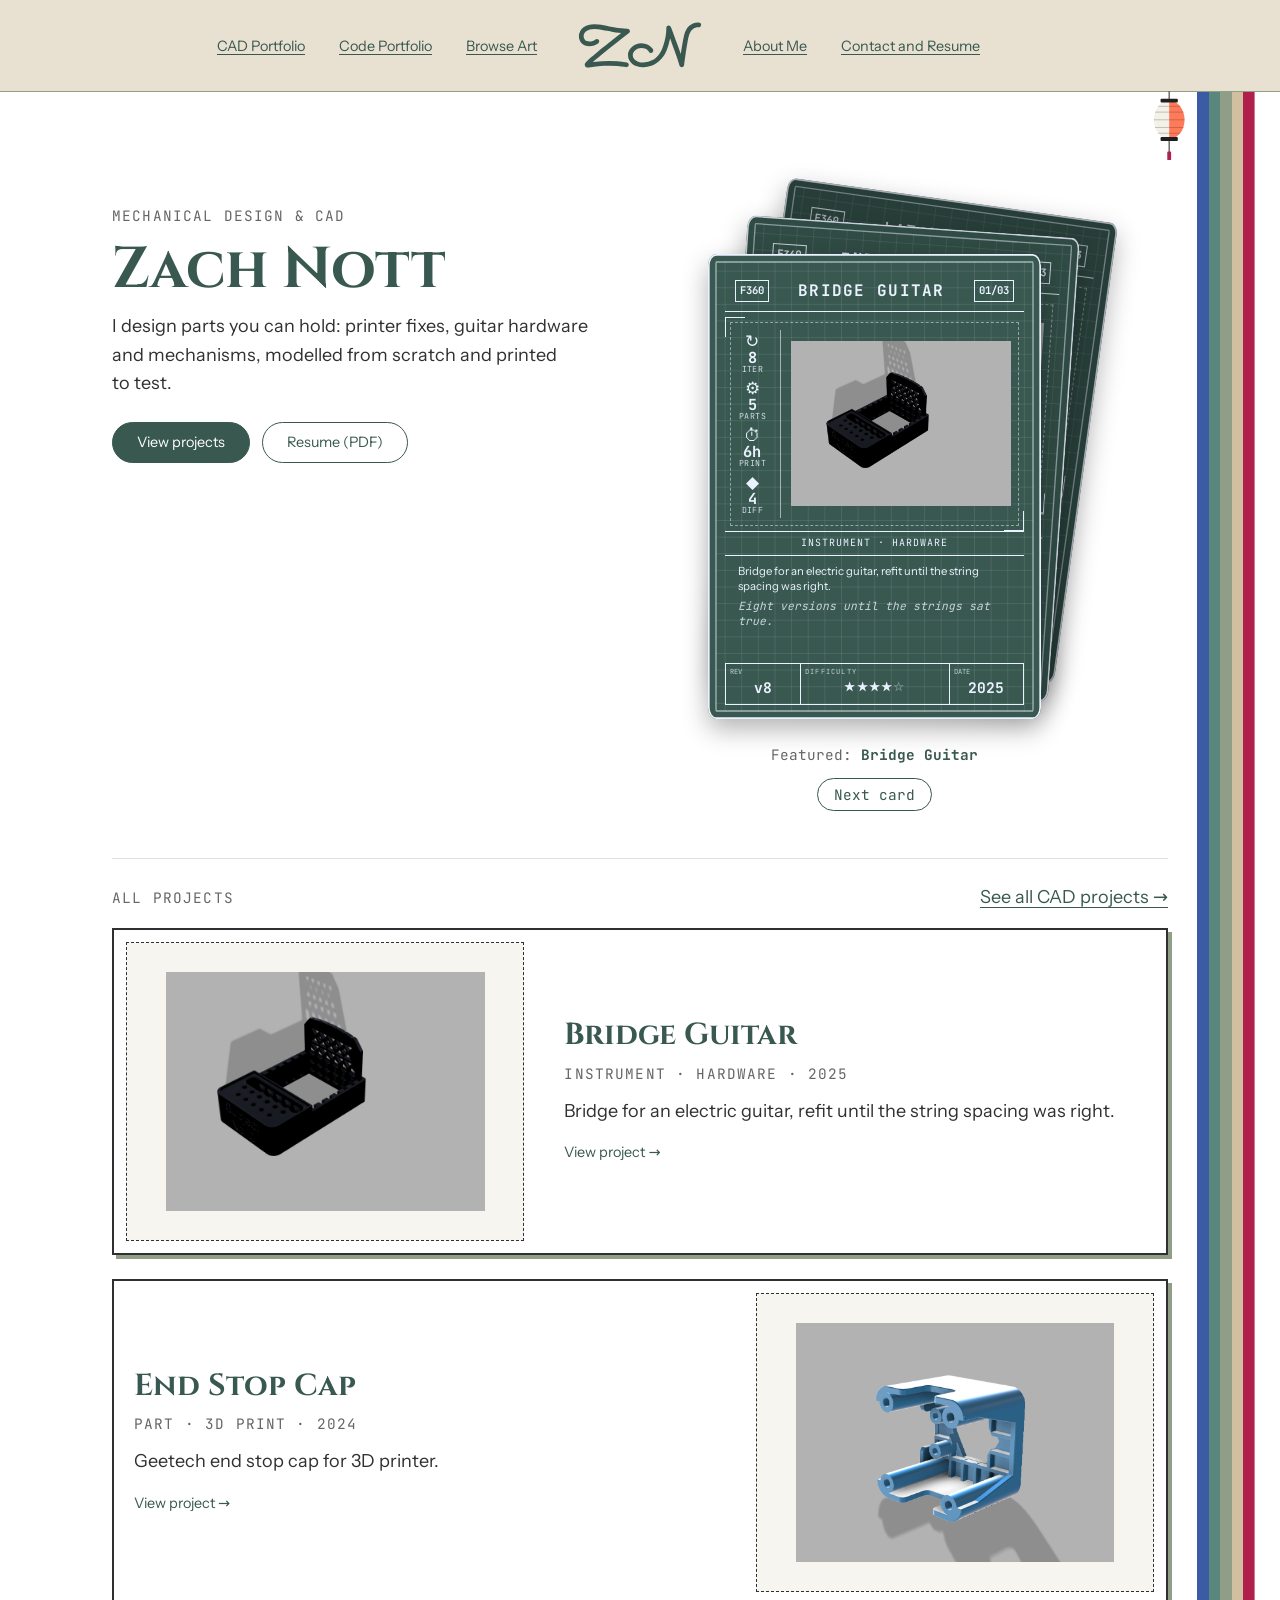
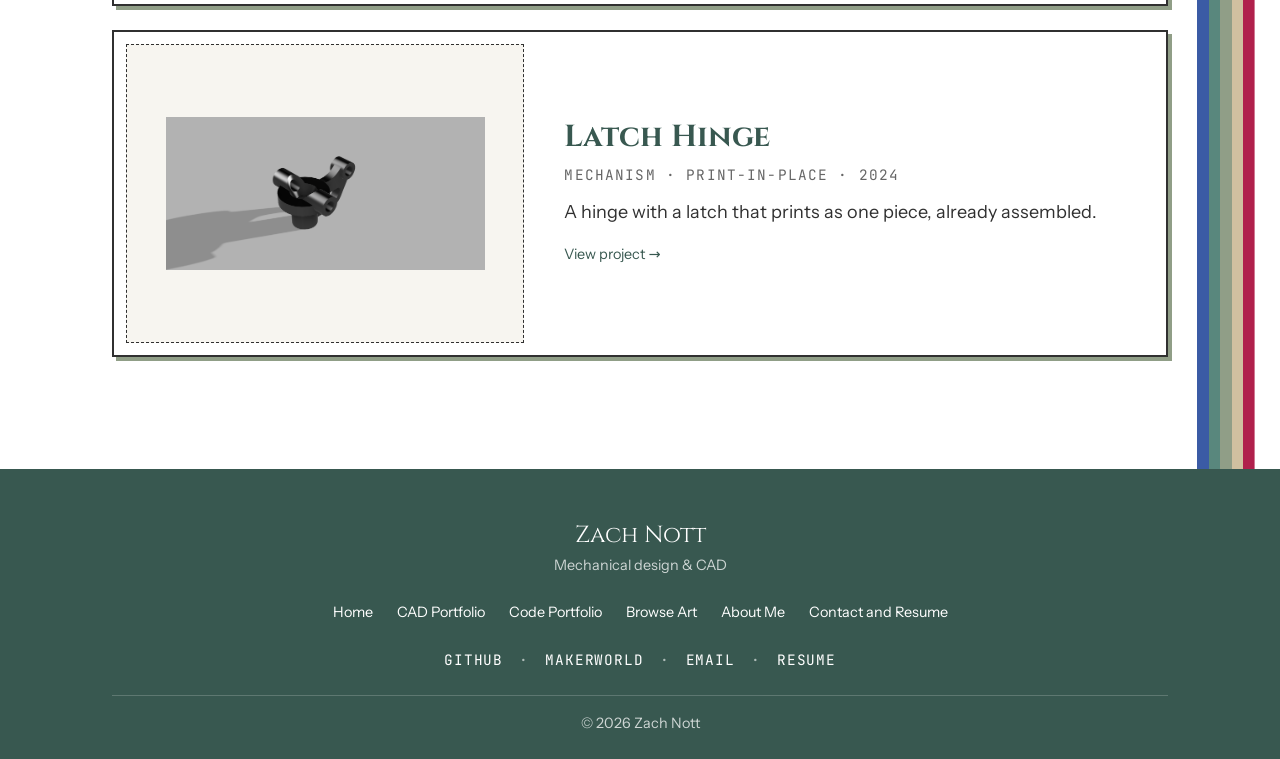
==== commit fcdbbc06: "feat: home projects as alternating retro-box rows, tile grid from six" ====
--- a/index.html
+++ b/index.html
@@ -140,9 +140,9 @@
                     </div>
                 </section>
 
-                <!-- CATALOG: every project, as a plain list of links. A <ul> lets screen readers
-                     announce "list, 3 items". The images have alt="" because each link already
-                     contains the project's name; alt text would make it read twice -->
+                <!-- CATALOG: every project, one retro box each (rows up to 5, a tile grid from 6).
+                     A <ul> lets screen readers announce "list, 3 items". Each project's name is an <h3>
+                     link; the images have alt="" because that heading already names the project -->
                 <section class="home-catalog" aria-labelledby="catalog-heading">
                     <div class="catalog-head">
                         <h2 id="catalog-heading" class="catalog-heading retro-label">All projects</h2>
--- a/css/homyles.css
+++ b/css/homyles.css
@@ -164,9 +164,9 @@
 }
 
 /* =========================================================
-   CATALOG: every project as a tile. auto-fill + minmax makes as many
-   columns as fit, with no media queries. min(11rem, 45%) = 11rem wide
-   tiles, but never more than 45% of the row, so phones always get 2
+   CATALOG: every project, built by js/homcript.js from data/projects.json.
+   Up to 5 projects: full-width rows that alternate sides (easy to read).
+   6 or more: a grid of small tiles (scrolling past many rows gets long)
    ========================================================= */
 .home-catalog {
   padding-bottom: var(--space-7);
@@ -191,57 +191,160 @@
 /* list-style: none makes Safari drop the "list" meaning, so the HTML adds role="list" back */
 .catalog-grid {
   display: grid;
-  grid-template-columns: repeat(auto-fill, minmax(min(11rem, 45%), 1fr));
-  gap: var(--space-4);
+  gap: var(--space-5);
   margin: var(--space-4) 0 0;
   padding: 0;
   list-style: none;
 }
 
-/* Retro touch (owner's pick): a hard border with an offset shadow, like an early-web box */
+/* ---------- ROWS (R1b, owner's pick B "retro boxes") ----------
+   Few projects: one full-width box each, image and text side by side.
+   Retro touch: a hard border with an offset shadow, like an early-web box.
+   The shadow is sage (a decoration-only palette color): pale grey under a wide box
+   looked like a stray underline, a colored offset reads as meant */
 .catalog-tile {
-  display: block;
-  height: 100%;
-  padding: var(--space-2);
+  position: relative;                  /* the stretched link's ::after fills this box */
+  display: grid;
+  gap: var(--space-4);
+  align-items: center;
+  height: 100%;                        /* grid mode: tiles in a row match heights */
+  padding: var(--space-3);
   border: 2px solid var(--color-ink);
   background: var(--color-bg);
-  box-shadow: 4px 4px 0 var(--color-line);
-  color: inherit;
-  text-decoration: none;
+  box-shadow: 4px 4px 0 var(--color-sage);
 }
 
 .catalog-tile:hover {
   border-color: var(--color-highlight);
 }
 
-.catalog-tile:focus-visible {
+/* From 48rem: image | text, and every second row flips to text | image.
+   grid-template-areas names the cells, so flipping is just swapping two names.
+   The HTML order never changes (image first), so screen readers and Tab stay the same */
+@media (min-width: 48rem) {
+  .catalog-tile {
+    grid-template-columns: 2fr 3fr;
+    grid-template-areas: "art body";
+    gap: var(--space-6);
+  }
+
+  .catalog-item:nth-child(even) .catalog-tile {
+    grid-template-columns: 3fr 2fr;
+    grid-template-areas: "body art";
+  }
+
+  .tile-art  { grid-area: art; }
+  .tile-body { grid-area: body; }
+}
+
+/* The image sits in a dashed "viewport", like the drawing sheets on the CAD page */
+.tile-art {
+  display: grid;
+  place-items: center;
+  aspect-ratio: 4 / 3;
+  outline: 1px dashed var(--color-ink);
+  outline-offset: -1px;
+  background: var(--color-surface);
+}
+
+.tile-art img {
+  width: 80%;
+  height: 80%;
+  object-fit: contain;
+}
+
+.tile-body {
+  padding: var(--space-2);
+}
+
+.tile-name,
+.tile-meta,
+.tile-desc {
+  margin: 0;
+}
+
+.tile-name {
+  font-size: var(--step-2);
+}
+
+.tile-name a {
+  text-decoration: none;
+}
+
+/* The stretched link: an empty ::after, absolutely placed over the whole .catalog-tile
+   (the nearest positioned ancestor), so a click anywhere on the box follows the link.
+   Trade-off: the description can't be selected with the mouse */
+.tile-name a::after {
+  content: "";
+  position: absolute;
+  inset: 0;
+}
+
+/* Same look as .retro-label (styles.css) */
+.tile-meta {
+  margin-top: var(--space-2);
+  font-family: var(--font-mono);
+  font-size: var(--step--1);
+  color: var(--color-muted);
+  letter-spacing: 0.08em;
+  text-transform: uppercase;
+}
+
+.tile-desc {
+  margin-top: var(--space-3);
+}
+
+.tile-more {
+  display: inline-block;
+  margin-top: var(--space-4);
+  color: var(--color-accent);
+  font-size: var(--step--1);
+}
+
+.catalog-tile:hover .tile-more {
+  text-decoration: underline;
+}
+
+/* Keyboard focus lands on the small name link, but the ring goes round the whole box.
+   :has() lets a parent react to something inside it */
+.catalog-tile:has(a:focus-visible) {
   outline: 2px solid var(--color-accent);
   outline-offset: 3px;
-  color: inherit;
-  text-shadow: none;
-}
-
-.catalog-tile img {
-  width: 100%;
+}
+
+/* ---------- GRID (6+ projects) ----------
+   :has(> li:nth-child(6)) = "a list that has a 6th item". No JS: adding a sixth project
+   to data/projects.json is enough to switch. auto-fill + minmax makes as many columns as
+   fit; min(11rem, 45%) keeps 2 per row on phones. Each box becomes a small tile:
+   image on top, name and meta below, no description */
+.catalog-grid:has(> li:nth-child(6)) {
+  grid-template-columns: repeat(auto-fill, minmax(min(11rem, 45%), 1fr));
+  gap: var(--space-4);
+}
+
+/* (0,3,1) beats the alternating-row rule (0,3,0), so the flip is undone here too */
+.catalog-grid:has(> li:nth-child(6)) .catalog-tile {
+  grid-template-columns: 1fr;
+  grid-template-areas: "art" "body";
+  gap: var(--space-2);
+  align-items: start;
+  padding: var(--space-2);
+}
+
+.catalog-grid:has(> li:nth-child(6)) .tile-art {
   aspect-ratio: 1;
-  object-fit: contain;
-  padding: var(--space-4);
-  background: var(--color-surface);
-}
-
-.tile-name {
-  display: block;
-  margin-top: var(--space-2);
-  padding-top: var(--space-2);
-  border-top: 1px dashed var(--color-ink);
-  color: var(--color-accent);
-  font-weight: 600;
-}
-
-.tile-meta {
-  display: block;
-  color: var(--color-muted);
-  font-size: var(--step--1);
+}
+
+.catalog-grid:has(> li:nth-child(6)) .tile-body {
+  padding: 0;
+}
+
+.catalog-grid:has(> li:nth-child(6)) .tile-name {
+  font-size: var(--step-0);
+}
+
+.catalog-grid:has(> li:nth-child(6)) :is(.tile-desc, .tile-more) {
+  display: none;
 }
 
 /* Shown instead of the tiles when there's no JS (<noscript>) or the JSON fails to load */
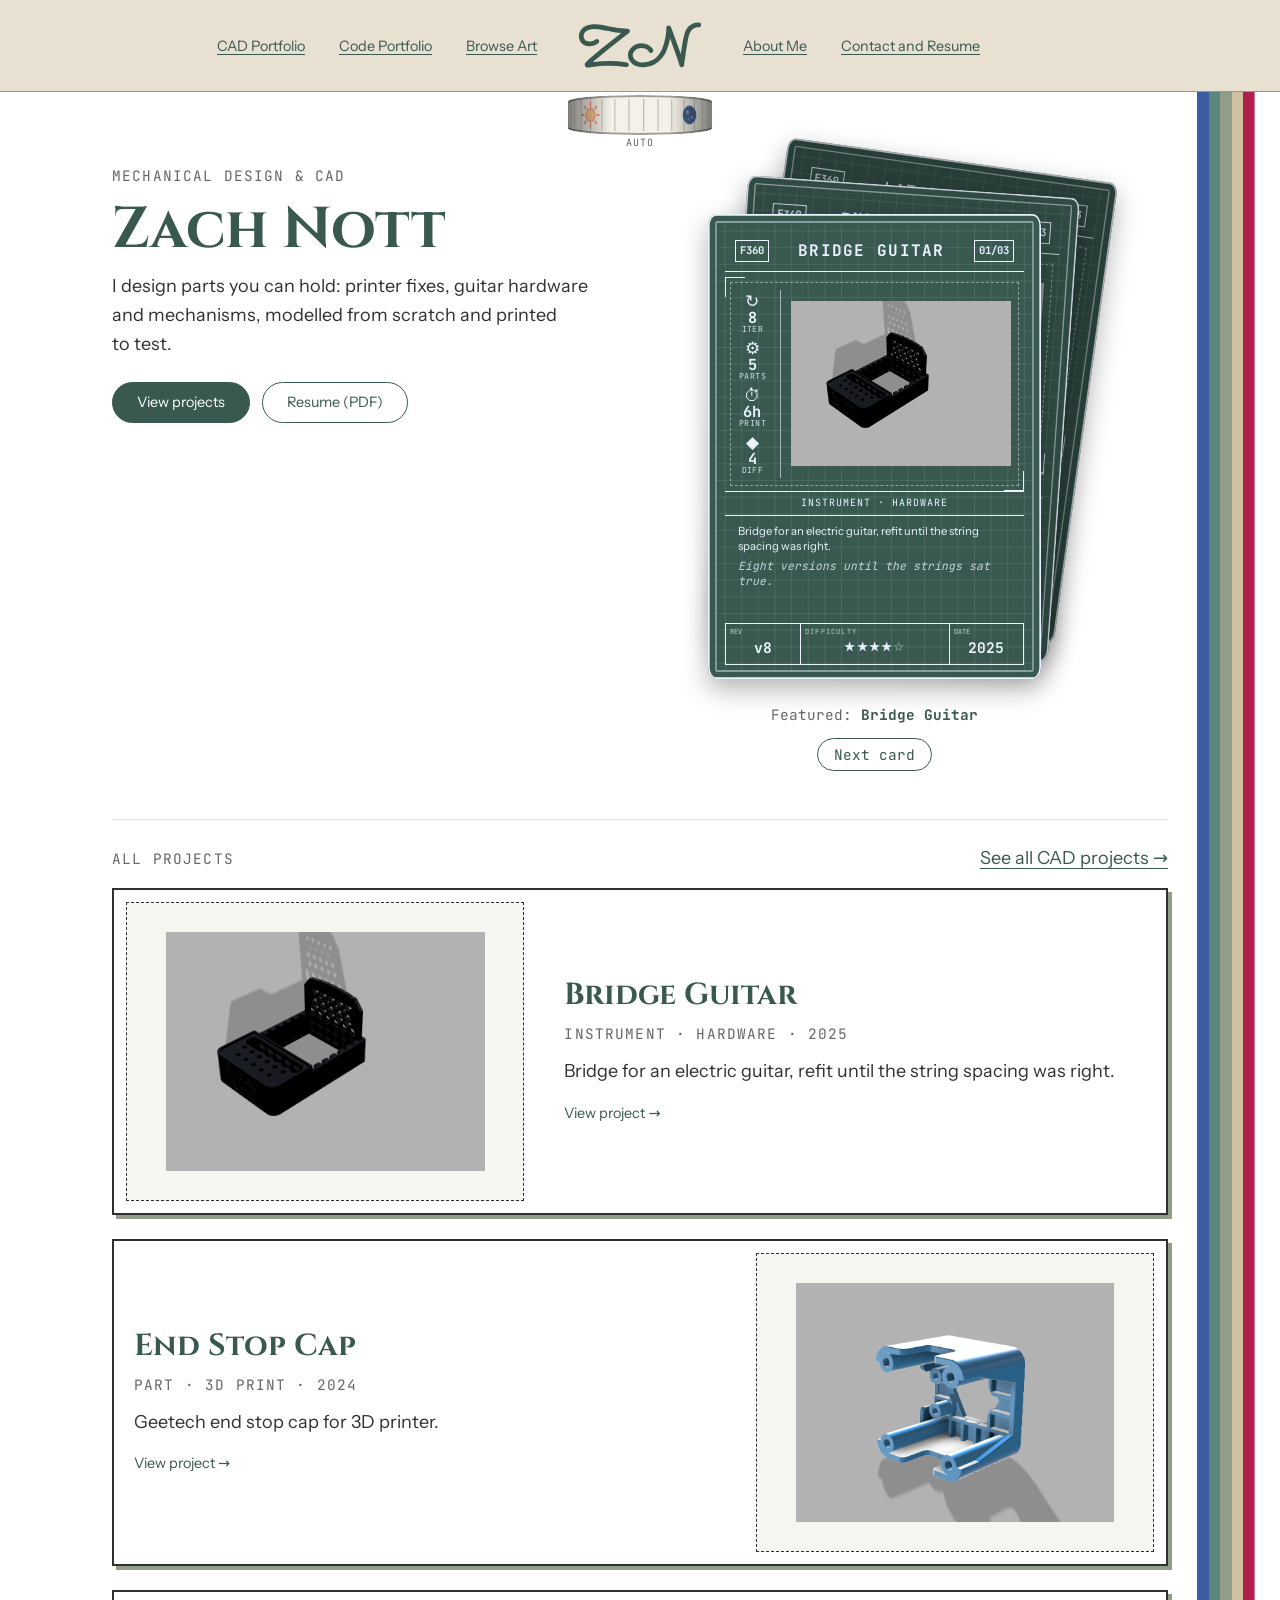
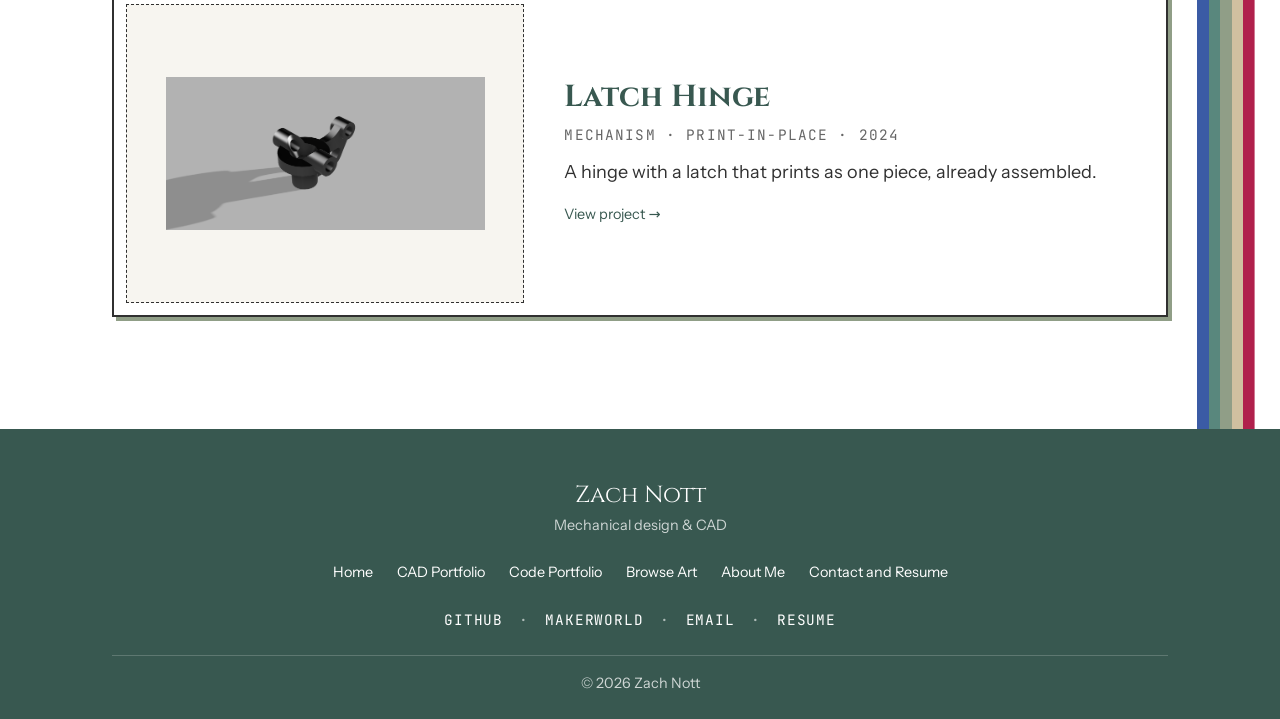
==== commit 7be1987d: "feat: thumbwheel theme picker and night stars, Moss theme removed" ====
--- a/index.html
+++ b/index.html
@@ -87,22 +87,30 @@
                         </div>
                     </div>
                 </nav>
-                <!-- Theme picker: a paper lantern hanging from the header band (js/themcript.js, task 1.14).
+                <!-- Theme picker: the thumbwheel (js/themcript.js, task 1.14, D35). A ridged paper drum that turns
+                     like a volume knob, with the sun and moon printed on it. Three click-stops: Day (sun in front),
+                     Auto (both, one each side), Night (moon in front).
+                     Tap, Enter or Space: next stop. Drag or flick: turn it. Left/Right arrows: one stop.
                      Hidden until the script runs; without JS the site just follows the OS.
-                     All the art is this <svg> plus the THEME LANTERN section of styles.css -->
-                <button id="theme-lantern" class="theme-lantern" type="button" hidden>
-                    <svg class="lantern-art" viewBox="0 0 40 72" width="40" height="72" aria-hidden="true" focusable="false">
-                        <line class="lantern-string" x1="20" y1="0" x2="20" y2="9"/>
-                        <ellipse class="lantern-paper" cx="20" cy="30" rx="16" ry="20"/>
-                        <path class="lantern-half" d="M20 10a16 20 0 0 1 0 40z"/>
-                        <ellipse class="lantern-core" cx="20" cy="28" rx="8" ry="11"/>
-                        <path class="lantern-ribs" d="M8.6 16h22.8M5.3 22h29.4M4 30h32M5.3 38h29.4M8.6 44h22.8"/>
-                        <rect class="lantern-cap" x="11" y="8" width="18" height="4" rx="1"/>
-                        <rect class="lantern-cap" x="11" y="48" width="18" height="4" rx="1"/>
-                        <line class="lantern-string" x1="20" y1="52" x2="20" y2="64"/>
-                        <rect class="lantern-tassel" x="18" y="63" width="4" height="9" rx="1"/>
-                    </svg>
-                    <span class="theme-tag"><span class="theme-kanji" lang="ja" aria-hidden="true">自動</span> <span class="theme-name">Auto</span><span class="screen-reader-text"> theme. Press for the next theme</span></span>
+                     The look is the THEME DRUM section of styles.css; the script draws the ridges and moves the sun and moon.
+                     Swap the sun and moon <svg> art for the pixel sprites later (each is drawn around 0,0) -->
+                <button id="theme-drum" class="theme-drum" type="button" hidden>
+                    <span class="drum" aria-hidden="true">
+                        <svg class="drum-face" viewBox="0 0 144 40" width="144" height="40" focusable="false">
+                            <g class="drum-ridges"></g>
+                            <g class="drum-body drum-sun">
+                                <path class="sun-rays" d="M0 -12v3M0 9v3M-12 0h3M9 0h3M-8.5 -8.5l2.1 2.1M6.4 6.4l2.1 2.1M-8.5 8.5l2.1 -2.1M6.4 -6.4l2.1 -2.1"/>
+                                <circle class="sun-disc" r="6.5"/>
+                            </g>
+                            <g class="drum-body drum-moon">
+                                <circle class="moon-disc" r="9"/>
+                                <circle class="moon-crater" cx="-2.8" cy="-2.8" r="2.2"/>
+                                <circle class="moon-crater" cx="3.2" cy="2.2" r="1.6"/>
+                                <circle class="moon-crater" cx="-1.6" cy="4.4" r="1.1"/>
+                            </g>
+                        </svg>
+                    </span>
+                    <span class="theme-tag"><span class="theme-name">Auto</span><span class="screen-reader-text"> theme. Press for the next theme</span></span>
                 </button>
             </header>
 
@@ -119,9 +127,9 @@
                         <p class="hero-line">I design parts you can hold: printer fixes, guitar hardware and mechanisms, modelled from scratch and printed to test.</p>
                         <div class="hero-buttons">
                             <a class="hero-button is-primary" href="projects.html">View projects</a>
-                            <!-- Goes to the Resume cell on the contact page, where the PDF download lives (2.2).
-                                 Once assets/docs/resume.pdf exists, point this straight at the PDF -->
-                            <a class="hero-button" href="contact.html#resume">Resume (PDF)</a>
+                            <!-- Opens the resume PDF in the browser's viewer (no download attribute: a quick look
+                                 is what a visitor wants here; the contact page's button saves it) -->
+                            <a class="hero-button" href="assets/docs/zachery-nott-resume.pdf">Resume (PDF)</a>
                         </div>
                     </div>
 
--- a/css/styles.css
+++ b/css/styles.css
@@ -47,7 +47,7 @@
    Contrast is noted as day / night against the page background
    ========================================================= */
 :root {
-  /* Three themes (D22): Day, Lantern (the default night) and Moss (opt-in night, below).
+  /* Two themes (D22): Day and Lantern (night). A third, Moss, was removed (D36).
      color-scheme tells the browser which themes we support; light-dark(day, night)
      then picks a value from the visitor's OS setting, so night = Lantern.
      Bonus: scrollbars and form controls turn dark at night for free */
@@ -66,7 +66,7 @@
   --color-beni: #B0204C;       /* beni (safflower) pink, decoration only */
   --color-chochin: #FF7A59;    /* chōchin, paper-lantern red-orange: Lantern's highlight */
   --color-akabeni: #7A2430;    /* akabeni, deep lantern red: Lantern's footer band */
-  --color-cinnamon: #F5C07B;   /* Cinnamon Buff (Sanzo Wada's color dictionary): Moss's highlight */
+  --color-cinnamon: #F5C07B;   /* Cinnamon Buff (Sanzo Wada's color dictionary): the theme drum's sun */
   --color-washi: #F4F1E8;      /* washi paper: the unlit theme lantern */
   --color-sumi: #1F1F1F;       /* sumi ink black: the lantern's lacquer caps */
   --color-blueprint: #1D3F7A;  /* blueprint paper: the trading cards (homyles.css) */
@@ -130,9 +130,12 @@
   --gutter: clamp(var(--space-4), 5vw, var(--space-7));  /* side padding of .wrapper: 16px on phones, up to 48px */
   --radius: 4px;           /* small, crisp corners to keep it minimal */
   --logo-size: var(--space-7);  /* header logo height, 48px; its width follows the logo file's shape */
-  --lantern-width: clamp(2rem, 3vw, 2.75rem);   /* the theme lantern (THEME LANTERN section) */
-  --lantern-drop: calc(var(--lantern-width) * 1.8);  /* how far it hangs: its art is 40 × 72, so height = 1.8 × width */
   --golden: 1.618;         /* φ, the golden ratio: used for spacing that should feel "just right" */
+  /* Where every page's content starts below the header (owner's pick B, 2026-11-08):
+     60px on phones, growing smoothly to 80px on wide screens. It's a design value of its own,
+     NOT measured from the lantern: whatever hangs from the header (the theme drum, D35)
+     must fit inside it, so the ornament can change without moving any page */
+  --page-top: clamp(3.75rem, 2.5rem + 2.5vw, 5rem);
 
   /* 3D displays: the CAD carousel (projyles.css), later the spin reel (3.7).
      Ring tilt = the spinning-coin view: how far the ring tips toward you.
@@ -157,28 +160,6 @@
    every light-dark() above pick the matching side */
 :root[data-theme="day"] { color-scheme: light; }
 :root[data-theme="lantern"] { color-scheme: dark; }
-
-/* Moss: the calm night, a forest after dark (sage scale + Cinnamon Buff, no glow).
-   It starts from the night side, then swaps only the colors that differ from Lantern.
-   Screens only: printing always uses Day (see PRINT just below) */
-@media screen {
-:root[data-theme="moss"] {
-  color-scheme: dark;
-  --color-bg: #1C211C;
-  --color-surface: #232A23;
-  --color-ink: #E6E8DF;                       /* 13.2 */
-  --color-muted: #9DBA9D;                     /* 7.7 */
-  --color-line: #404C40;
-  --color-accent: #B2D4B2;                    /* 10.1, 8.2 on the band */
-  --color-highlight: var(--color-cinnamon);
-  --color-header-bg: #2A322A;
-  --color-footer-bg: var(--color-pine);       /* white text 7.8 */
-  --color-active: var(--color-cinnamon);      /* 9.9 */
-  --color-active-menu: var(--color-cinnamon); /* 8.0 on the band */
-  --color-active-footer: var(--color-cinnamon);  /* 4.7 on pine */
-  --color-glow: transparent;
-}
-}
 
 /* PRINT (and "Save as PDF"): always the Day colours, whatever theme is picked.
    Dark pages waste ink and print badly. Forcing color-scheme: light makes every
@@ -356,17 +337,20 @@
   min-height: 100dvh;              /* dvh = the visible height on phones, minus the browser's address bar */
 }
 
+/* The top is the same on every page (--page-top), so page files never add their own
+   space above their first element. Only the bottom steps up with the screen */
 .site-main {
   flex: 1;
-  padding-block: var(--space-6);   /* block = top and bottom */
+  padding-top: var(--page-top);
+  padding-bottom: var(--space-6);
 }
 
 @media (min-width: 40rem) {
-  .site-main { padding-block: var(--space-7); }
+  .site-main { padding-bottom: var(--space-7); }
 }
 
 @media (min-width: 64rem) {
-  .site-main { padding-block: var(--space-8); }
+  .site-main { padding-bottom: var(--space-8); }
 }
 
 /* =========================================================
@@ -542,7 +526,7 @@
 /* A full-width band (sand by day, navy at night) with a sage hairline below. The band is the <header>;
    the nav inside carries .wrapper, so the color reaches the screen edges */
 .site-header {
-  position: relative;                  /* the theme lantern hangs from this band (see THEME LANTERN) */
+  position: relative;                  /* the theme drum hangs from this band (see THEME DRUM) */
   padding-block: var(--space-4);
   background-color: var(--color-header-bg);
   border-bottom: 1px solid var(--color-sage);
@@ -812,108 +796,132 @@
 }
 
 /* =========================================================
-   THEME LANTERN: the theme picker (task 1.14, js/themcript.js).
-   A paper lantern hangs from the header band, just left of the stripes.
-   Each click moves to the next theme: Auto, Day, Lantern, Moss, then back to Auto.
-   The lantern shows the theme: half-lit (Auto), unlit paper (Day),
-   glowing red (Lantern), glowing green-gold (Moss).
-   All the art lives in the <svg> in the header and in this section,
-   so a new picker design only has to replace those two things
-   ========================================================= */
-
-/* A plain button underneath: keyboard, screen readers and Enter/Space work for free.
-   Never set display here, or the hidden attribute stops working (no JS = no lantern) */
-.theme-lantern {
-  /* --lantern-width lives with the tokens at the top: the home hero measures from it too */
-  --lantern-paper: var(--color-washi);
-  --lantern-core: transparent;          /* the warm light inside */
-  --lantern-glow: transparent;          /* the light spilling onto the page */
+   THEME DRUM: the theme picker (task 1.14, D35, js/themcript.js).
+   A ridged paper drum, centred under the logo, that turns like a volume knob.
+   The sun and moon are printed on it: Day = sun in front, Night = moon in front,
+   Auto = both showing, one each side. The script draws the ridges and moves
+   the sun and moon; every colour and size lives here
+   ========================================================= */
+
+/* A plain button underneath: Enter, Space, click and screen readers work for free.
+   Never set display here, or the hidden attribute stops working (no JS = no drum) */
+.theme-drum {
+  --drum-paper: var(--color-washi);
+  --drum-ink: var(--color-sumi);
+  --drum-glow: light-dark(transparent, color-mix(in srgb, var(--color-chochin) 45%, transparent));
 
   position: absolute;
-  top: 100%;                            /* hang from the bottom edge of the header band */
-  /* in the gap between the page content and the stripes: edge gap + stripes + a small gap */
-  right: calc(var(--loop-inset) + var(--loop-width) + var(--space-2));
+  top: 100%;                            /* just under the header band... */
+  left: 50%;
+  translate: -50% 0;                    /* ...and centred under the logo */
   z-index: 5;                           /* above the page, below the Lab dropdown (10) */
-  width: var(--lantern-width);
-  padding: 0;
+  padding: var(--space-1) 0 0;          /* drum + label fit inside --page-top (D34): about 56px */
   border: 0;
+  border-radius: var(--radius);
   background: none;
   color: inherit;
-  cursor: pointer;
-}
-
-.lantern-art {
+  cursor: grab;
+  touch-action: none;                   /* a finger drag turns it instead of scrolling the page */
+  user-select: none;                    /* dragging doesn't select the label */
+  -webkit-user-select: none;            /* Safari still needs the prefix */
+}
+
+.theme-drum:active {
+  cursor: grabbing;
+}
+
+.theme-drum:focus-visible {
+  outline: 2px solid var(--color-active);
+  outline-offset: 2px;
+}
+
+/* The drum: washi paper with rounded top and bottom edges (border-radius 50% across,
+   a few px down = the ellipse of a cylinder's rim) and a dark rim line on each */
+.drum {
+  position: relative;
+  display: block;
+  width: 9rem;                          /* 144px: the svg's viewBox is 144 x 40, so 1 unit = 1px */
+  height: 2.5rem;
+  border-radius: 50% / 0.4rem;
+  overflow: hidden;                     /* the sun and moon are cut off at the drum's edge */
+  background: var(--drum-paper);
+  box-shadow: 0 0 1rem var(--drum-glow);   /* at night it glows like a lit lantern */
+}
+
+/* The light on a round surface: bright in the middle, dark toward both sides.
+   It lies OVER the sun and moon, so they dim by themselves as they turn away */
+.drum::after {
+  content: "";
+  position: absolute;
+  inset: 0;
+  border-radius: inherit;
+  background: linear-gradient(90deg,
+    color-mix(in srgb, var(--drum-ink) 55%, transparent),
+    transparent 30%, transparent 70%,
+    color-mix(in srgb, var(--drum-ink) 55%, transparent));
+  box-shadow:
+    inset 0 2px 0 color-mix(in srgb, var(--drum-ink) 40%, transparent),    /* top rim */
+    inset 0 -2px 0 color-mix(in srgb, var(--drum-ink) 40%, transparent);   /* bottom rim */
+  pointer-events: none;
+}
+
+.drum-face {
   display: block;
   width: 100%;
-  height: auto;
-  overflow: visible;
-  transform-origin: top center;         /* it swings from the hook */
-  filter: drop-shadow(0 0 0.75rem var(--lantern-glow));
-}
-
-/* SVG parts are styled with fill and stroke, the SVG versions of background and border */
-.lantern-paper { fill: var(--lantern-paper); }
-.lantern-core  { fill: var(--lantern-core); }
-.lantern-half  { fill: var(--color-chochin); display: none; }
-.lantern-cap   { fill: var(--color-sumi); }
-.lantern-ribs  { fill: none; stroke: var(--color-sumi); stroke-opacity: 0.25; }
-.lantern-string { stroke: var(--color-muted); stroke-width: 1.5; }
-.lantern-tassel { fill: var(--color-beni); }
-
-/* One look per theme. No data-theme on <html> = Auto: half paper, half lit */
-:root:not([data-theme]) .lantern-half { display: inline; }
-
-:root[data-theme="lantern"] .theme-lantern {
-  --lantern-paper: var(--color-chochin);
-  --lantern-core: var(--color-cinnamon);
-  --lantern-glow: var(--color-chochin);
-}
-
-:root[data-theme="moss"] .theme-lantern {
-  --lantern-paper: var(--color-sage);
-  --lantern-core: var(--color-cinnamon);
-  --lantern-glow: var(--color-cinnamon);
-}
-
-/* The name tag: always in the button (so screen readers hear it),
-   only visible on hover or keyboard focus. opacity, not display: none,
-   because display: none would hide it from screen readers too */
+  height: 100%;
+}
+
+/* The ridges: thin grooves round the drum, like a thumbwheel's grip */
+.drum-ridges line {
+  stroke: var(--drum-ink);
+  stroke-width: 1;
+}
+
+/* Stand-in art until the pixel sprites (1.14c). Decoration only: aria-hidden on the drum */
+.sun-rays    { fill: none; stroke: var(--color-chochin); stroke-width: 2; stroke-linecap: round; }
+.sun-disc    { fill: var(--color-cinnamon); stroke: var(--color-chochin); stroke-width: 1.2; }
+.moon-disc   { fill: var(--color-blueprint); stroke: var(--color-blueprint); stroke-width: 1; }
+.moon-crater { fill: color-mix(in srgb, var(--color-washi) 35%, var(--color-blueprint)); }
+
+/* The name under the drum: small mono capitals like a drawing label.
+   "theme. Press for the next theme" is screen-reader-only text */
 .theme-tag {
-  position: absolute;
-  top: var(--space-5);
-  right: calc(100% + var(--space-2));   /* just left of the lantern */
-  padding: var(--space-1) var(--space-2);
-  border-radius: var(--radius);
-  background: var(--color-ink);         /* inverted colors: readable in every theme */
-  color: var(--color-bg);
-  font-size: var(--step--1);
+  display: block;
+  margin-top: 2px;
+  font-family: var(--font-mono);
+  font-size: 0.625rem;
+  line-height: 1.2;
+  letter-spacing: 0.12em;
+  text-transform: uppercase;
+  text-align: center;
+  color: var(--color-muted);
   white-space: nowrap;
-  opacity: 0;
-  transition: opacity 150ms ease;
-  pointer-events: none;                 /* the tag never blocks a click on the page */
-}
-
-.theme-lantern:hover .theme-tag,
-.theme-lantern:focus-visible .theme-tag {
-  opacity: 1;
-}
-
-/* The tug: it drops a little as the cord is pulled, then sways back to rest */
-@keyframes lantern-tug {
-  0%   { transform: none; }
-  15%  { transform: translateY(6px); }
-  35%  { transform: rotate(7deg); }
-  55%  { transform: rotate(-5deg); }
-  75%  { transform: rotate(2.5deg); }
-  100% { transform: none; }
-}
-
-.theme-lantern.is-tugged .lantern-art {
-  animation: lantern-tug 900ms ease-out;
-}
-
-/* Visitors who asked their OS for less motion: no sway, no fade */
-@media (prefers-reduced-motion: reduce) {
-  .theme-lantern.is-tugged .lantern-art { animation: none; }
-  .theme-tag { transition: none; }
-}
+}
+
+/* =========================================================
+   NIGHT SKY: stars on the header band, at night only (owner, 2026-11-08).
+   Pure CSS: each layer is one tiny dot (a radial-gradient) repeated on its own
+   tile size. Odd, unrelated tile sizes stop the repeats from lining up into a grid.
+   Night = the Lantern theme, or Auto when the OS is dark
+   ========================================================= */
+:root {
+  --stars:
+    radial-gradient(circle at 19px 13px, var(--star) 0 1px, transparent 1.5px) 0 0 / 97px 61px,
+    radial-gradient(circle at 71px 41px, var(--star) 0 1px, transparent 1.5px) 0 0 / 131px 73px,
+    radial-gradient(circle at 37px 57px, var(--star-bright) 0 1.3px, transparent 2px) 0 0 / 211px 89px,
+    radial-gradient(circle at 11px 29px, var(--star-dim) 0 0.8px, transparent 1.3px) 0 0 / 163px 47px,
+    radial-gradient(circle at 120px 20px, var(--star-dim) 0 0.8px, transparent 1.3px) 0 0 / 277px 53px;
+  --star: color-mix(in srgb, var(--color-washi) 70%, transparent);
+  --star-bright: var(--color-washi);
+  --star-dim: color-mix(in srgb, var(--color-washi) 40%, transparent);
+}
+
+:root[data-theme="lantern"] .site-header {
+  background: var(--stars), var(--color-header-bg);
+}
+
+@media (prefers-color-scheme: dark) {
+  :root:not([data-theme]) .site-header {
+    background: var(--stars), var(--color-header-bg);
+  }
+}
--- a/css/cardyles.css
+++ b/css/cardyles.css
@@ -26,8 +26,8 @@
    ========================================================= */
 .bp-card {
   /* The card's paper colour, set in ONE place (owner's pick, D25): pine like the footer by day,
-     blueprint blue at night. light-dark() follows color-scheme, so both night themes
-     (Lantern and Moss, which force "dark") get the blue */
+     blueprint blue at night. light-dark() follows color-scheme, so the night theme
+     (Lantern, which forces "dark") gets the blue */
   --card-paper: light-dark(var(--color-pine), var(--color-blueprint));
   container-type: inline-size;
   position: relative;
--- a/css/homyles.css
+++ b/css/homyles.css
@@ -5,21 +5,13 @@
    HERO: who, what, where next. One column on phones;
    from 64rem, text on the left and the featured card on the right
    ========================================================= */
-/* Where the hero starts (H7, owner: tighten the gap under the lantern, "use mathematics").
-   The lantern hangs --lantern-drop below the header. The gap under it is that length
-   divided by φ (the golden ratio), so lantern : gap = φ : 1. Lantern + gap together are
-   drop × φ, because 1 + 1/φ = φ. At 1440px: 78px lantern + 48px gap = 126px.
-   It's measured from the lantern, so it stays in proportion at every screen size.
-   The page's usual top padding is dropped here so this one number decides it */
-.thehomepage .site-main {
-  padding-top: 0;
-}
-
+/* The hero starts at --page-top like every other page (styles.css, owner 2026-11-08).
+   It used to start at lantern × φ (H7), which tied Home's layout to the lantern's size */
 .home-hero {
   display: grid;
   gap: var(--space-7);
   align-items: start;                  /* text and card start on the same line, not centered */
-  padding-block: calc(var(--lantern-drop) * var(--golden)) var(--space-7);
+  padding-bottom: var(--space-7);
 }
 
 @media (min-width: 64rem) {
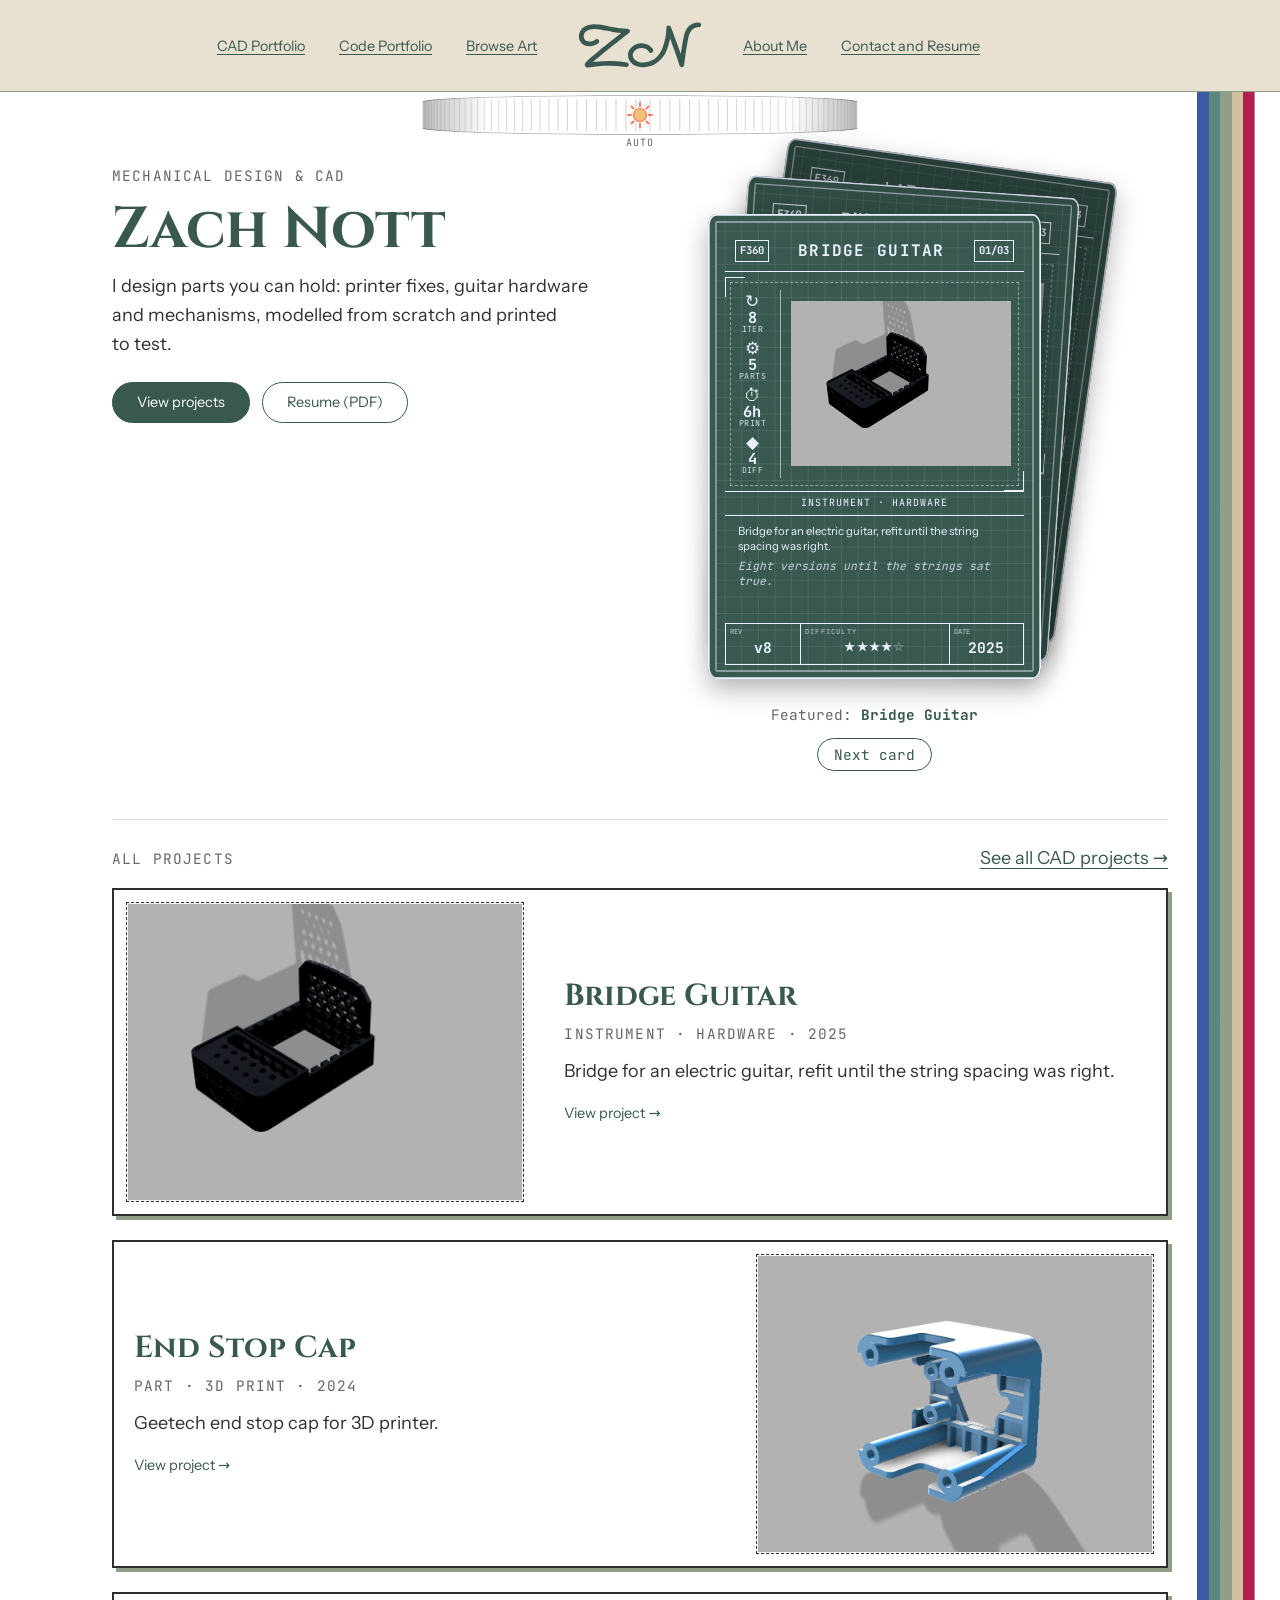
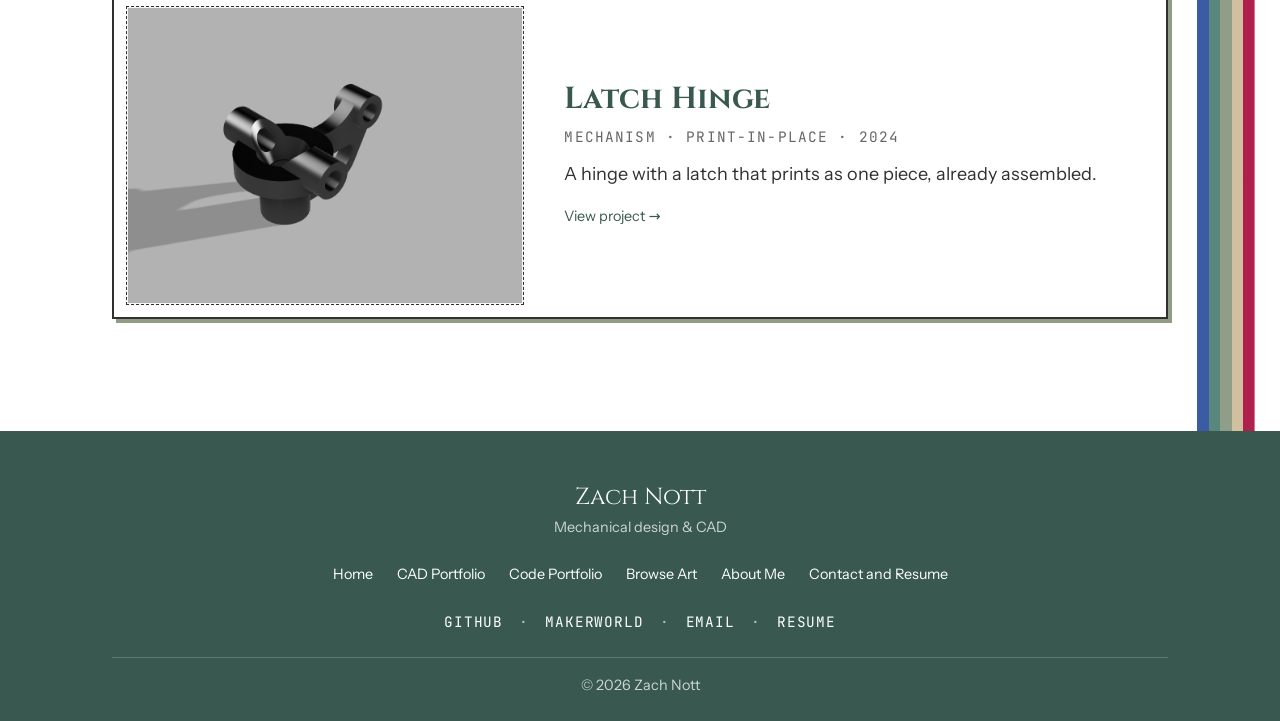
==== commit 37aea0e0: "feat: theme thumbwheel becomes a smooth dimmer with blended stripes, stars and footer" ====
--- a/index.html
+++ b/index.html
@@ -87,12 +87,12 @@
                         </div>
                     </div>
                 </nav>
-                <!-- Theme picker: the thumbwheel (js/themcript.js, task 1.14, D35). A ridged paper drum that turns
-                     like a volume knob, with the sun and moon printed on it. Three click-stops: Day (sun in front),
-                     Auto (both, one each side), Night (moon in front).
-                     Tap, Enter or Space: next stop. Drag or flick: turn it. Left/Right arrows: one stop.
+                <!-- Theme picker: the dimmer (js/themcript.js, task 1.14, D35, D38). A white drum, at least a third
+                     of the screen wide, with the sun and moon printed on it. Turning it is a smooth dimmer: the stripes,
+                     stars and footer blend with it, and the page switches between Day and Night at halfway (D37).
+                     Tap, Enter or Space: Auto -> Day -> Night. Drag or flick: turn it. Left/Right arrows: a tenth; Home/End: the ends.
                      Hidden until the script runs; without JS the site just follows the OS.
-                     The look is the THEME DRUM section of styles.css; the script draws the ridges and moves the sun and moon.
+                     The look is the THEME DIMMER section of styles.css; the script draws the ridges and moves the sun and moon.
                      Swap the sun and moon <svg> art for the pixel sprites later (each is drawn around 0,0) -->
                 <button id="theme-drum" class="theme-drum" type="button" hidden>
                     <span class="drum" aria-hidden="true">
--- a/css/styles.css
+++ b/css/styles.css
@@ -68,7 +68,8 @@
   --color-akabeni: #7A2430;    /* akabeni, deep lantern red: Lantern's footer band */
   --color-cinnamon: #F5C07B;   /* Cinnamon Buff (Sanzo Wada's color dictionary): the theme drum's sun */
   --color-washi: #F4F1E8;      /* washi paper: the unlit theme lantern */
-  --color-sumi: #1F1F1F;       /* sumi ink black: the lantern's lacquer caps */
+  --color-sumi: #1F1F1F;       /* sumi ink black: shadows and lines on the theme dimmer */
+  --color-paper: #FFFFFF;      /* plain white: the theme dimmer's surface by day */
   --color-blueprint: #1D3F7A;  /* blueprint paper: the trading cards (homyles.css) */
   --color-blueprint-ink: #EAF2FF; /* blueprint linework and text: 9.1:1 on blueprint */
 
@@ -82,7 +83,7 @@
   --color-accent: light-dark(var(--color-pine), #8FD3E8);              /* links, headings: 7.8 / 11.0 */
   --color-highlight: light-dark(var(--color-jade), var(--color-chochin)); /* underlines and markers: 4.05 (not small text) / 7.1 */
   --color-header-bg: light-dark(var(--color-sand-tint), #1A242A);      /* header band; accent text on it: 6.0 / 9.5 */
-  --color-footer-bg: light-dark(var(--color-pine), var(--color-akabeni));
+  --color-footer-bg: color-mix(in srgb, var(--color-pine), var(--color-akabeni) calc(var(--dim) * 100%));   /* follows the dimmer (D38); white text passes all the way */
   --color-on-footer: #FFFFFF;            /* footer text: 7.8 / 9.9 */
 
   /* The active (hovered or focused) word: only color + fake bold change (D20) */
@@ -526,7 +527,7 @@
 /* A full-width band (sand by day, navy at night) with a sage hairline below. The band is the <header>;
    the nav inside carries .wrapper, so the color reaches the screen edges */
 .site-header {
-  position: relative;                  /* the theme drum hangs from this band (see THEME DRUM) */
+  position: relative;                  /* the theme dimmer hangs from this band (see THEME DIMMER) */
   padding-block: var(--space-4);
   background-color: var(--color-header-bg);
   border-bottom: 1px solid var(--color-sage);
@@ -763,22 +764,33 @@
    The stripes scale with the screen (thin on phones), and the main content
    gets extra right padding so text never runs under them.
    To restyle: change --stripe (thickness) or the five colors below.
-   They use palette colors, not roles, so the stripes look the same day and night
+   By day they are the palette colors; turning the theme dimmer toward Night blends each
+   one toward its inverted colour (--stripe-1 to --stripe-5 below, D38)
    ========================================================= */
 :root {
   --stripe: clamp(0.25rem, 0.9vw, 0.75rem);   /* one stripe: 4px on phones, up to 12px */
   --loop-width: calc(5 * var(--stripe));
   --loop-inset: clamp(var(--space-2), 2vw, var(--space-6));   /* gap from the window edge: 8px on phones, up to 32px */
+
+  /* Each stripe blends toward its inverted colour (255 minus each channel) as the dimmer
+     turns toward Night (D38): blue becomes gold, jade mauve, sage violet, sand navy, beni mint.
+     "in oklch" blends around the colour wheel, so the middle stays colourful; plain srgb
+     would pass through muddy grey, because a colour and its inverse meet in the grey middle */
+  --stripe-1: color-mix(in oklch, var(--color-gunjo), #C4A45A calc(var(--dim) * 100%));
+  --stripe-2: color-mix(in oklch, var(--color-jade), #A67882 calc(var(--dim) * 100%));
+  --stripe-3: color-mix(in oklch, var(--color-sage), #6F6178 calc(var(--dim) * 100%));
+  --stripe-4: color-mix(in oklch, var(--color-sand), #2F3F5F calc(var(--dim) * 100%));
+  --stripe-5: color-mix(in oklch, var(--color-beni), #4FDFB3 calc(var(--dim) * 100%));
 }
 
 /* Hard color stops (each color starts where the last one ends) make solid stripes, not a blend */
 .site {
   background-image: linear-gradient(to right,
-    var(--color-gunjo)     0%  20%,
-    var(--color-jade)      20% 40%,
-    var(--color-sage)      40% 60%,
-    var(--color-sand)      60% 80%,
-    var(--color-beni)      80% 100%);
+    var(--stripe-1) 0%  20%,
+    var(--stripe-2) 20% 40%,
+    var(--stripe-3) 40% 60%,
+    var(--stripe-4) 60% 80%,
+    var(--stripe-5) 80% 100%);
   background-size: var(--loop-width) 100%;
   background-position: right var(--loop-inset) top;   /* "right 8px" = 8px in from the right edge */
   background-repeat: no-repeat;
@@ -796,19 +808,43 @@
 }
 
 /* =========================================================
-   THEME DRUM: the theme picker (task 1.14, D35, js/themcript.js).
-   A ridged paper drum, centred under the logo, that turns like a volume knob.
-   The sun and moon are printed on it: Day = sun in front, Night = moon in front,
-   Auto = both showing, one each side. The script draws the ridges and moves
-   the sun and moon; every colour and size lives here
-   ========================================================= */
+   THEME DIMMER: the theme picker (task 1.14, D35, D38, js/themcript.js).
+   A white drum centred under the logo, at least a third of the screen wide,
+   with the sun and moon printed on it. It turns smoothly like a dimmer:
+   its position is --dim, from 0 (full Day) to 1 (full Night).
+   What follows --dim smoothly: the drum itself, the 70s stripes (toward
+   their inverted colours), the stars in the header and the footer.
+   What switches at halfway (D37): the page and the header, so every word
+   stays readable. The script only sets --dim and data-theme
+   ========================================================= */
+
+/* --dim without the script, or in Auto: 0 by day, 1 when the OS is dark.
+   An old saved Day or Night (before the dimmer) also gets its end.
+   The script writes an exact level on <html> (style="--dim: 0.42"), which beats these */
+:root { --dim: 0; }
+@media (prefers-color-scheme: dark) { :root { --dim: 1; } }
+:root[data-theme="day"] { --dim: 0; }
+:root[data-theme="lantern"] { --dim: 1; }
+
+/* Paper doesn't print dark: always the Day level on paper. !important is needed
+   here (only here) because the script's level is written on <html> itself */
+@media print { :root { --dim: 0 !important; } }
+
+/* The page and header switch at halfway with a short crossfade instead of a jump */
+@media (prefers-reduced-motion: no-preference) {
+  body,
+  .site-header {
+    transition: background-color 0.3s ease, color 0.3s ease;
+  }
+}
 
 /* A plain button underneath: Enter, Space, click and screen readers work for free.
-   Never set display here, or the hidden attribute stops working (no JS = no drum) */
+   Never set display here, or the hidden attribute stops working (no JS = no dimmer) */
 .theme-drum {
-  --drum-paper: var(--color-washi);
-  --drum-ink: var(--color-sumi);
-  --drum-glow: light-dark(transparent, color-mix(in srgb, var(--color-chochin) 45%, transparent));
+  /* "* 100%" turns the 0-1 level into the percentage color-mix() wants */
+  --drum-surface: color-mix(in srgb, var(--color-paper), var(--color-sumi) calc(var(--dim) * 80%));
+  --drum-line: color-mix(in srgb, var(--color-sumi), var(--color-washi) calc(var(--dim) * 100%));
+  --drum-glow: color-mix(in srgb, transparent, var(--color-chochin) calc(var(--dim) * 45%));
 
   position: absolute;
   top: 100%;                            /* just under the header band... */
@@ -835,20 +871,21 @@
   outline-offset: 2px;
 }
 
-/* The drum: washi paper with rounded top and bottom edges (border-radius 50% across,
-   a few px down = the ellipse of a cylinder's rim) and a dark rim line on each */
+/* The drum: plain white (owner), at least a third of the screen wide. The script reads
+   its width and redraws the face to match, so it scales without stretching.
+   Rounded top and bottom edges (border-radius 50% across, a few px down) read as a cylinder's rim */
 .drum {
   position: relative;
   display: block;
-  width: 9rem;                          /* 144px: the svg's viewBox is 144 x 40, so 1 unit = 1px */
+  width: max(9rem, 34vw);
   height: 2.5rem;
   border-radius: 50% / 0.4rem;
   overflow: hidden;                     /* the sun and moon are cut off at the drum's edge */
-  background: var(--drum-paper);
-  box-shadow: 0 0 1rem var(--drum-glow);   /* at night it glows like a lit lantern */
-}
-
-/* The light on a round surface: bright in the middle, dark toward both sides.
+  background: var(--drum-surface);
+  box-shadow: 0 0 1rem var(--drum-glow);   /* glows a little as it dims, like a lamp */
+}
+
+/* Light on a round surface: a soft shade at both ends and a thin rim top and bottom.
    It lies OVER the sun and moon, so they dim by themselves as they turn away */
 .drum::after {
   content: "";
@@ -856,12 +893,12 @@
   inset: 0;
   border-radius: inherit;
   background: linear-gradient(90deg,
-    color-mix(in srgb, var(--drum-ink) 55%, transparent),
-    transparent 30%, transparent 70%,
-    color-mix(in srgb, var(--drum-ink) 55%, transparent));
+    color-mix(in srgb, var(--color-sumi) 30%, transparent),
+    transparent 15%, transparent 85%,
+    color-mix(in srgb, var(--color-sumi) 30%, transparent));
   box-shadow:
-    inset 0 2px 0 color-mix(in srgb, var(--drum-ink) 40%, transparent),    /* top rim */
-    inset 0 -2px 0 color-mix(in srgb, var(--drum-ink) 40%, transparent);   /* bottom rim */
+    inset 0 1px 0 color-mix(in srgb, var(--color-sumi) 30%, transparent),
+    inset 0 -1px 0 color-mix(in srgb, var(--color-sumi) 30%, transparent);
   pointer-events: none;
 }
 
@@ -871,17 +908,17 @@
   height: 100%;
 }
 
-/* The ridges: thin grooves round the drum, like a thumbwheel's grip */
+/* The ridges: faint grooves that show the drum turning */
 .drum-ridges line {
-  stroke: var(--drum-ink);
+  stroke: var(--drum-line);
   stroke-width: 1;
 }
 
 /* Stand-in art until the pixel sprites (1.14c). Decoration only: aria-hidden on the drum */
 .sun-rays    { fill: none; stroke: var(--color-chochin); stroke-width: 2; stroke-linecap: round; }
 .sun-disc    { fill: var(--color-cinnamon); stroke: var(--color-chochin); stroke-width: 1.2; }
-.moon-disc   { fill: var(--color-blueprint); stroke: var(--color-blueprint); stroke-width: 1; }
-.moon-crater { fill: color-mix(in srgb, var(--color-washi) 35%, var(--color-blueprint)); }
+.moon-disc   { fill: var(--color-washi); stroke: var(--color-muted); stroke-width: 1; }
+.moon-crater { fill: var(--color-sand-tint); }
 
 /* The name under the drum: small mono capitals like a drawing label.
    "theme. Press for the next theme" is screen-reader-only text */
@@ -899,10 +936,10 @@
 }
 
 /* =========================================================
-   NIGHT SKY: stars on the header band, at night only (owner, 2026-11-08).
+   NIGHT SKY: stars on the header band (owner, 2026-11-08), fading in with
+   the dimmer: none until a third of the way, all of them at Night.
    Pure CSS: each layer is one tiny dot (a radial-gradient) repeated on its own
-   tile size. Odd, unrelated tile sizes stop the repeats from lining up into a grid.
-   Night = the Lantern theme, or Auto when the OS is dark
+   tile size. Odd, unrelated tile sizes stop the repeats from lining up into a grid
    ========================================================= */
 :root {
   --stars:
@@ -916,12 +953,18 @@
   --star-dim: color-mix(in srgb, var(--color-washi) 40%, transparent);
 }
 
-:root[data-theme="lantern"] .site-header {
-  background: var(--stars), var(--color-header-bg);
-}
-
-@media (prefers-color-scheme: dark) {
-  :root:not([data-theme]) .site-header {
-    background: var(--stars), var(--color-header-bg);
-  }
-}
+/* isolation: isolate makes the header its own layer stack, so the stars (z-index -1)
+   sit above the header's colour but below its links and logo */
+.site-header {
+  isolation: isolate;
+}
+
+.site-header::before {
+  content: "";
+  position: absolute;
+  inset: 0;
+  z-index: -1;
+  background: var(--stars);
+  opacity: clamp(0, calc((var(--dim) - 0.35) / 0.65), 1);
+  pointer-events: none;
+}
--- a/css/homyles.css
+++ b/css/homyles.css
@@ -236,13 +236,20 @@
   aspect-ratio: 4 / 3;
   outline: 1px dashed var(--color-ink);
   outline-offset: -1px;
+  /* The picture stays INSIDE the dashed line (owner, 2026-11-09). The line takes the box's
+     outer 1px; 2px of padding leaves a hairline gap, so even when the box lands between
+     pixel rows (some widths, browser zoom) the picture can't paint over the line */
+  padding: 2px;
   background: var(--color-surface);
 }
 
+/* The picture fills the whole frame (owner, 2026-11-09). object-fit: cover scales it EVENLY
+   until it fills the box and trims what spills over, so it can crop but never stretch.
+   The dashed line is an outline, and outlines paint on top of the content, so it stays visible */
 .tile-art img {
-  width: 80%;
-  height: 80%;
-  object-fit: contain;
+  width: 100%;
+  height: 100%;
+  object-fit: cover;
 }
 
 .tile-body {
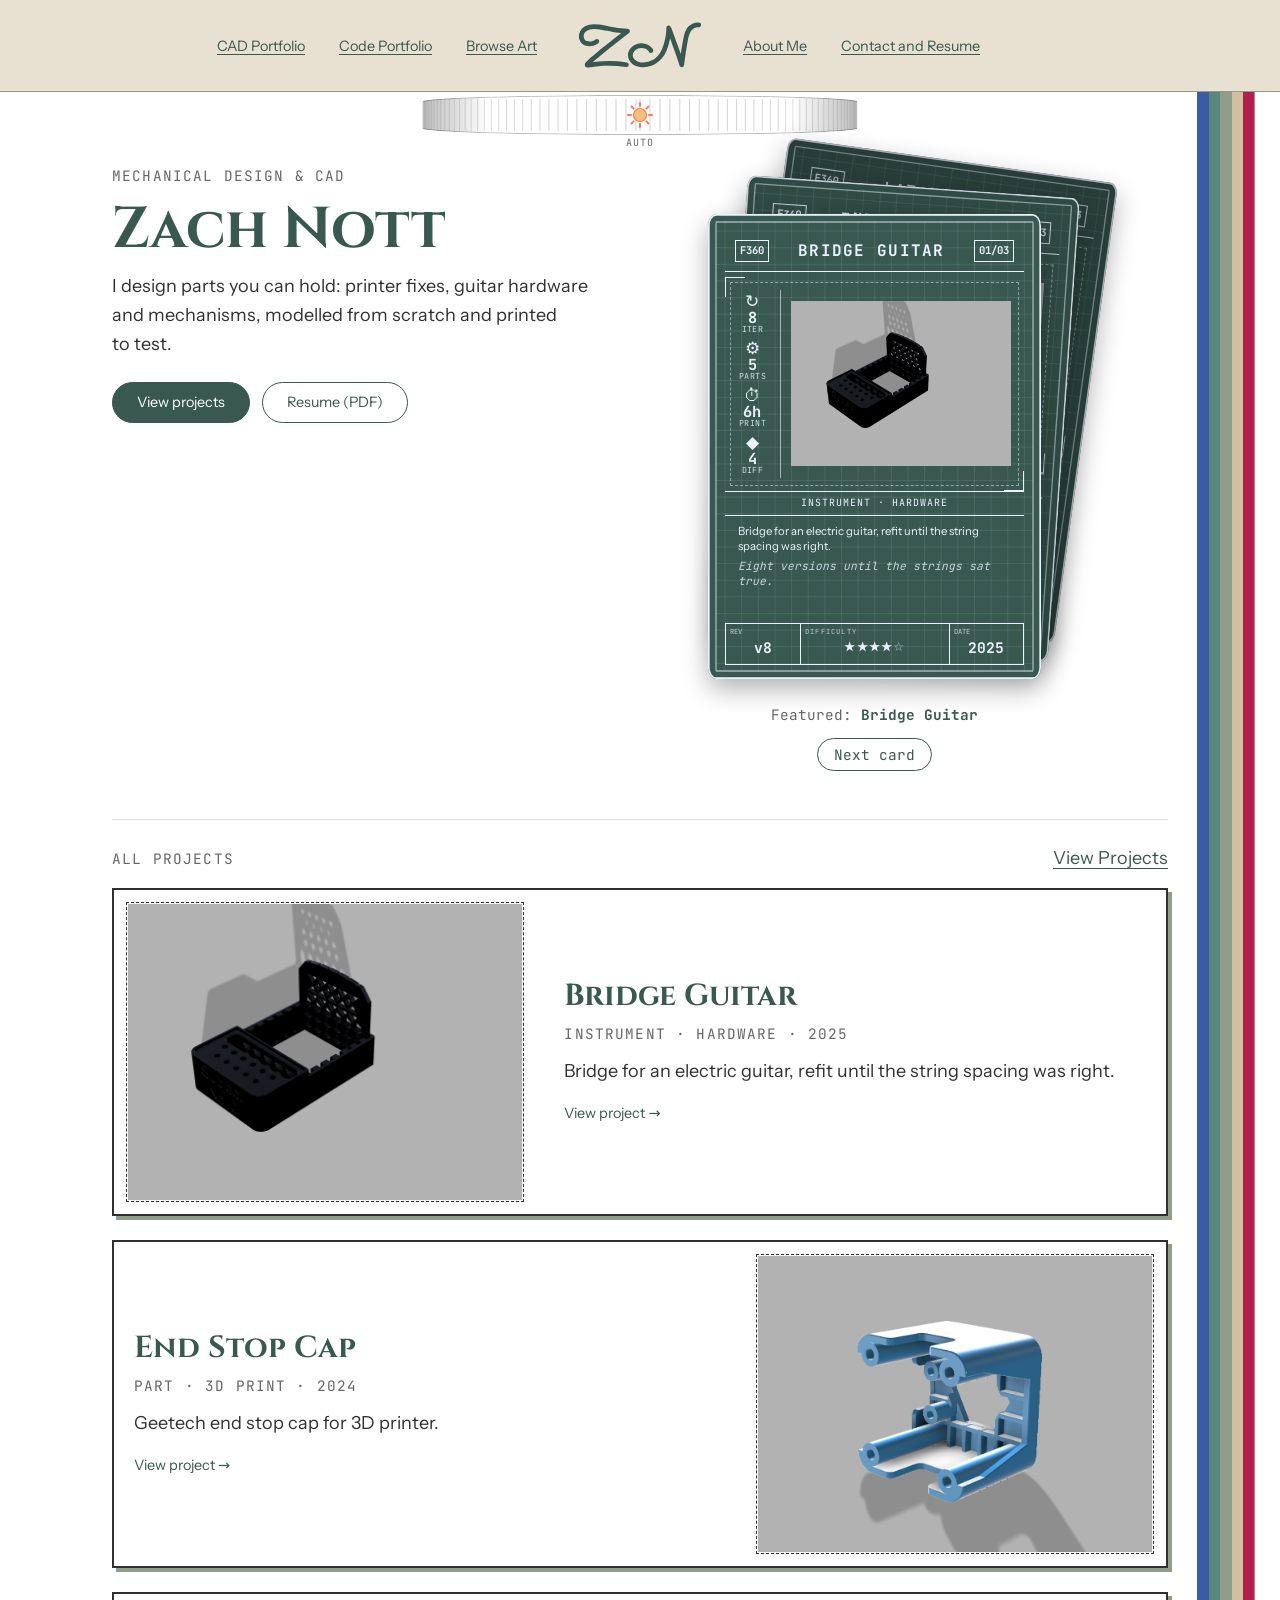
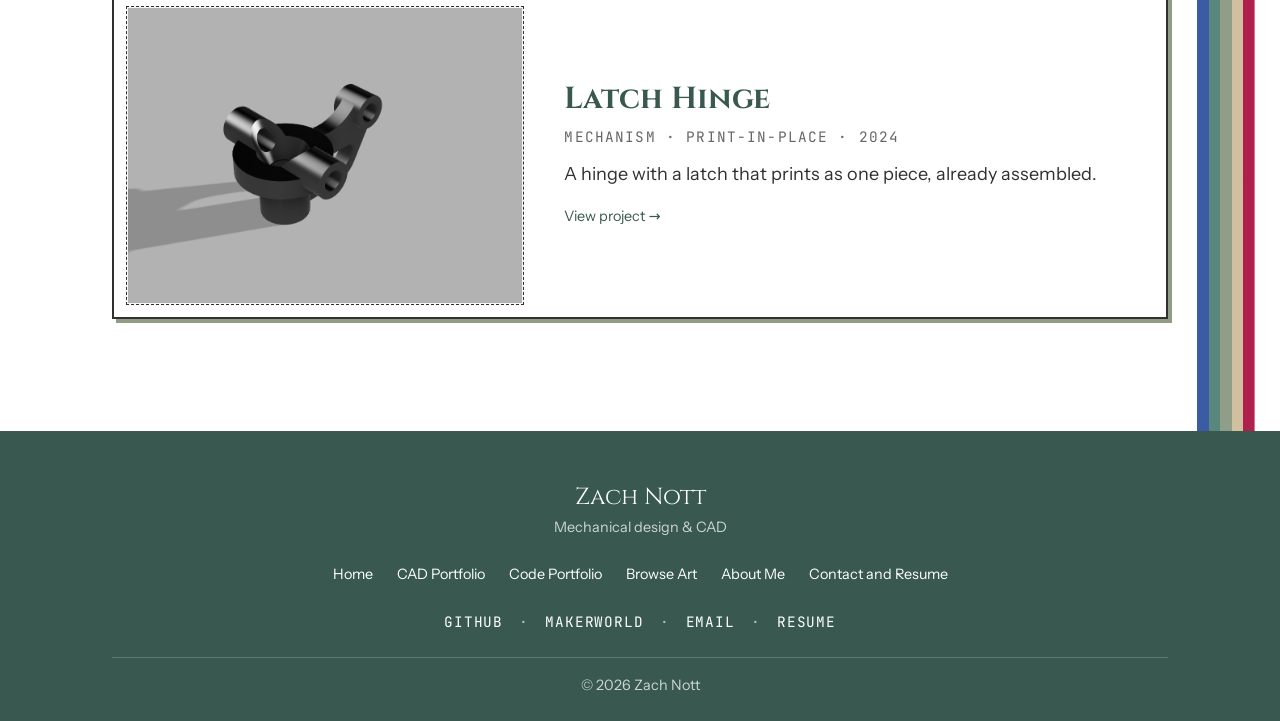
==== commit 83735d86: "feat: carousel as drawing sheets from projects.json, light popup, smooth spin" ====
--- a/index.html
+++ b/index.html
@@ -154,7 +154,7 @@
                 <section class="home-catalog" aria-labelledby="catalog-heading">
                     <div class="catalog-head">
                         <h2 id="catalog-heading" class="catalog-heading retro-label">All projects</h2>
-                        <a href="projects.html">See all CAD projects →</a>
+                        <a href="projects.html">View Projects</a>
                     </div>
                     <!-- CONTENT: projects live in data/projects.json (D26). js/homcript.js fills this list,
                          one <li> per project, so there is nothing to type here -->
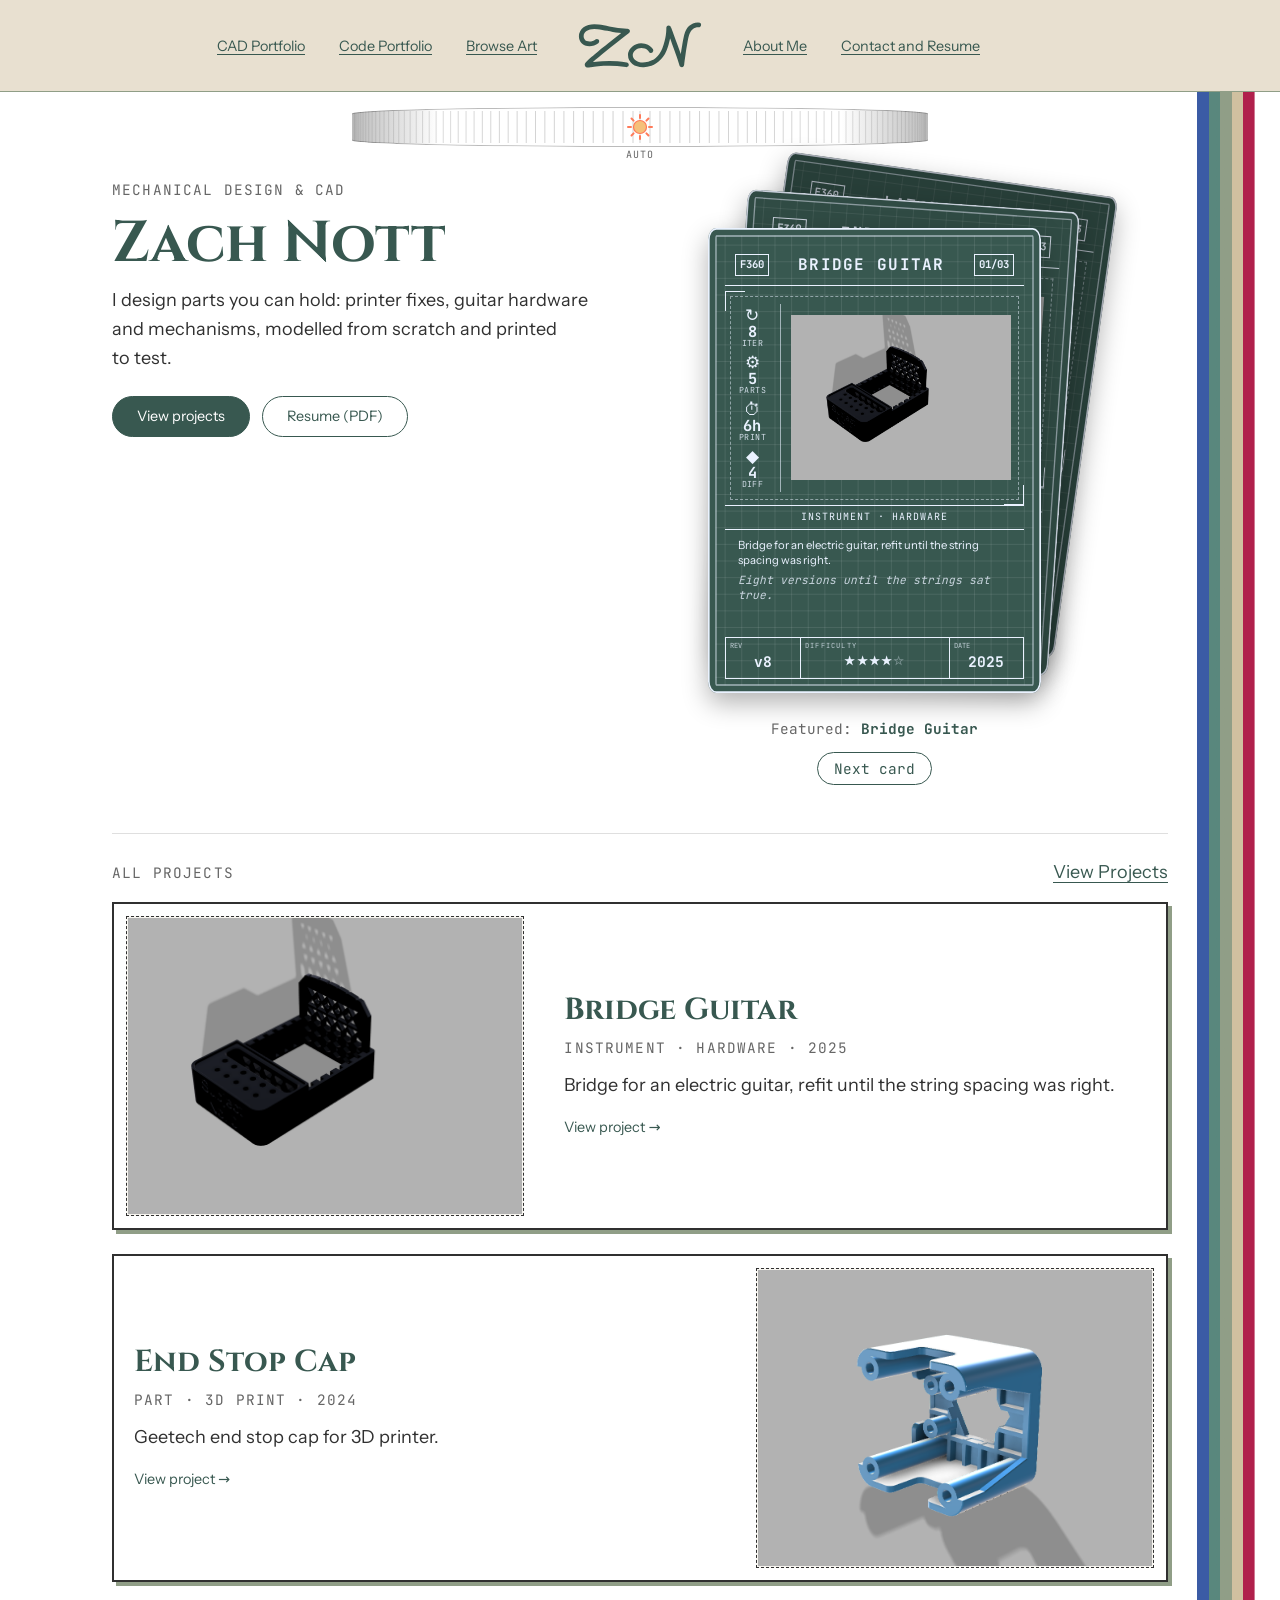
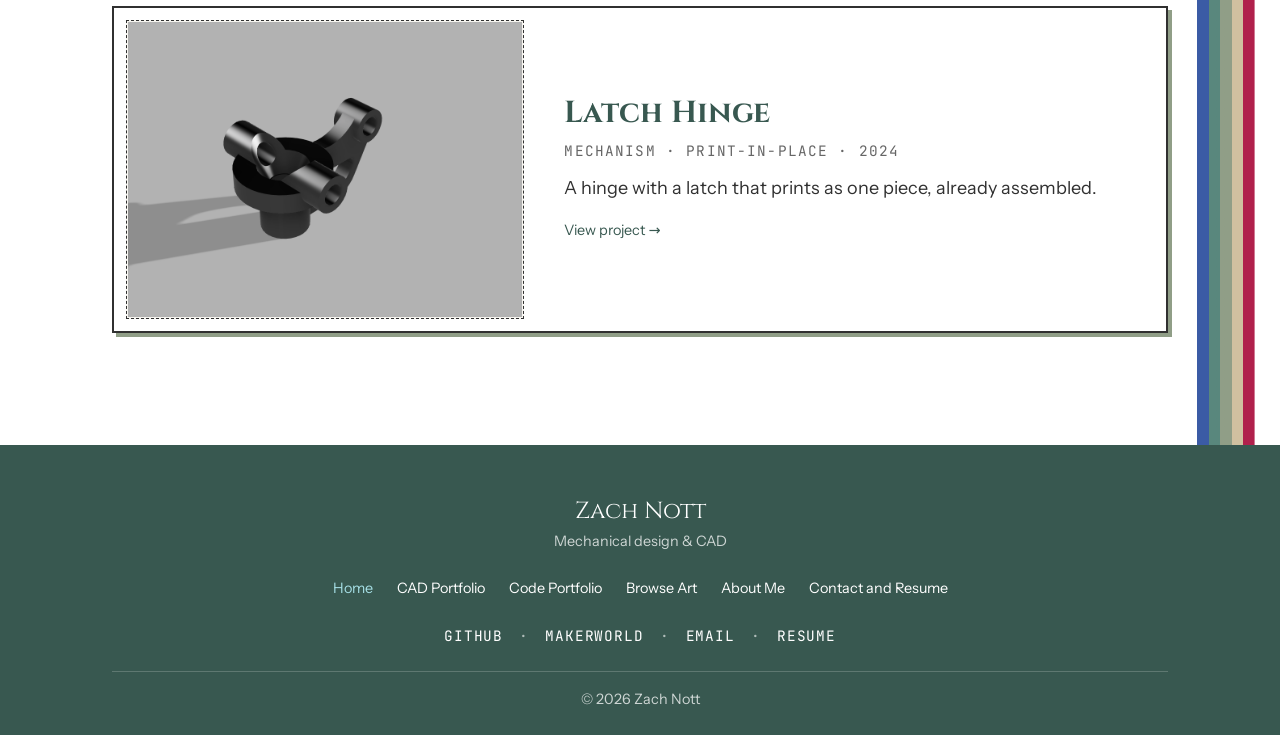
==== commit 1257117c: "feat: current-page nav marker, --step--2, status and card-stock colour tokens" ====
--- a/index.html
+++ b/index.html
@@ -48,7 +48,7 @@
                     <!-- Center Of Header -->
                     <!-- The logo is the Home link, so its alt text names where it goes, not what it looks like -->
                     <div class="header-column-center">
-                        <a href="index.html" class="size-spacing-style-logo">
+                        <a href="index.html" class="size-spacing-style-logo" aria-current="page">
                             <span class="header-center-logo-original-container">
                                 <!-- The logo is one file: replace assets/images/logo.svg to change it on every page.
                                      width/height reserve its space while it loads -->
@@ -181,7 +181,7 @@
                     <nav class="footer-nav" aria-labelledby="footer-pages-label">
                         <p class="footer-label" id="footer-pages-label">Pages</p>
                         <ul class="footer-list footer-pages">
-                            <li class="footer-item"><a class="footer-link" href="index.html">Home</a></li>
+                            <li class="footer-item"><a class="footer-link" href="index.html" aria-current="page">Home</a></li>
                             <li class="footer-item"><a class="footer-link" href="projects.html">CAD Portfolio</a></li>
                             <li class="footer-item"><a class="footer-link" href="code.html">Code Portfolio</a></li>
                             <li class="footer-item"><a class="footer-link" href="art.html">Browse Art</a></li>
--- a/css/styles.css
+++ b/css/styles.css
@@ -72,6 +72,9 @@
   --color-paper: #FFFFFF;      /* plain white: the theme dimmer's surface by day */
   --color-blueprint: #1D3F7A;  /* blueprint paper: the trading cards (homyles.css) */
   --color-blueprint-ink: #EAF2FF; /* blueprint linework and text: 9.1:1 on blueprint */
+  --color-tokiwa: #007B43;     /* tokiwa, evergreen: the "live" status dot by day */
+  --color-yamabuki-deep: #A86F00; /* deep yamabuki gold: "in progress" by day (brighter yellows fail on pale paper) */
+  --color-cardstock: #FBF7EC;  /* cream index-card stock: the Code page cards, the same in both themes (ink 12.3, muted 5.4, amber 4.0) */
 
   /* Roles: what each color is FOR. light-dark(Day, Lantern).
      Lantern = a rainy Japanese street at night: wet-asphalt blue-black, rain-light links, red lanterns */
@@ -86,6 +89,12 @@
   --color-footer-bg: color-mix(in srgb, var(--color-pine), var(--color-akabeni) calc(var(--dim) * 100%));   /* follows the dimmer (D38); white text passes all the way */
   --color-on-footer: #FFFFFF;            /* footer text: 7.8 / 9.9 */
 
+  /* Project status dots (Code page, R3). Graphics need 3:1 (WCAG 1.4.11); numbers are on --color-surface.
+     Each status also has its own SHAPE (filled, half, ring), so colour is never the only clue */
+  --color-status-live: light-dark(var(--color-tokiwa), #6CC48A);              /* green: 4.9 / 7.5 */
+  --color-status-wip: light-dark(var(--color-yamabuki-deep), var(--color-cinnamon)); /* amber: 3.9 / 9.6 */
+  --color-status-archived: var(--color-muted);                                 /* grey ring: 5.3 / 6.7 */
+
   /* The active (hovered or focused) word: only color + fake bold change (D20) */
   --color-active: light-dark(var(--color-gunjo), var(--color-chochin));            /* most links: 6.5 / 7.1 */
   --color-active-menu: light-dark(var(--color-jade-deep), var(--color-chochin));   /* header menu: 4.6 / 6.2 on the band */
@@ -108,6 +117,7 @@
 
   /* Fluid type scale: clamp(min, preferred, max) grows smoothly with screen width,
      so no media queries are needed just to resize text */
+  --step--2: clamp(0.72rem, 0.7rem + 0.1vw, 0.78rem);   /* chips, tags, tiny labels: never under 11.5px (R1's 11px floor) */
   --step--1: clamp(0.83rem, 0.8rem + 0.15vw, 0.9rem);   /* small print, captions */
   --step-0: clamp(1rem, 0.95rem + 0.25vw, 1.125rem);    /* body text */
   --step-1: clamp(1.2rem, 1.1rem + 0.5vw, 1.45rem);     /* small headings */
@@ -132,11 +142,22 @@
   --radius: 4px;           /* small, crisp corners to keep it minimal */
   --logo-size: var(--space-7);  /* header logo height, 48px; its width follows the logo file's shape */
   --golden: 1.618;         /* φ, the golden ratio: used for spacing that should feel "just right" */
+  /* The theme dimmer under the logo (THEME DIMMER below, D35, D38). Tune it here.
+     Owner, 2026-11-10: wider, and further from the header band */
+  --drum-width: max(11rem, 45vw);     /* how wide the drum is (was max(9rem, 34vw)) */
+  --drum-height: 2.5rem;              /* how tall (40px) */
+  --drum-gap: var(--space-4);         /* space between the header band and the drum (was 4px) */
+  --drum-tag-gap: 2px;                /* drum to its "Auto / Day / Night" label */
+  --drum-tag-size: 0.625rem;          /* the label's font size (10px) */
+  /* Everything that hangs below the header: gap + drum + label (its line is 1.2 × its size) */
+  --drum-stack: calc(var(--drum-gap) + var(--drum-height) + var(--drum-tag-gap) + var(--drum-tag-size) * 1.2);
+
   /* Where every page's content starts below the header (owner's pick B, 2026-11-08):
      60px on phones, growing smoothly to 80px on wide screens. It's a design value of its own,
-     NOT measured from the lantern: whatever hangs from the header (the theme drum, D35)
-     must fit inside it, so the ornament can change without moving any page */
-  --page-top: clamp(3.75rem, 2.5rem + 2.5vw, 5rem);
+     NOT measured from the lantern, and the drum must fit inside it (D34). The max() is a
+     guard: if the drum tokens above grow, the page moves down with them (drum + a 16px
+     breathing gap) instead of the drum running into the page title */
+  --page-top: max(clamp(3.75rem, 2.5rem + 2.5vw, 5rem), var(--drum-stack) + var(--space-4));
 
   /* 3D displays: the CAD carousel (projyles.css), later the spin reel (3.7).
      Ring tilt = the spinning-coin view: how far the ring tips toward you.
@@ -509,7 +530,8 @@
   text-decoration-color: var(--color-sand);
 }
 
-.footer-link:focus-visible {
+.footer-link:focus-visible,
+.footer-link[aria-current="page"] {
   color: var(--color-active-footer);
 }
 
@@ -584,9 +606,13 @@
 
 /* Hover and Tab: subtle like the footer, so only the color and fake bold change,
    with no background or extra line. Covers the top links, the dropdown and the phone
-   menu (they all use .menu-link) */
+   menu (they all use .menu-link).
+   "You are here" gets the same look: each page marks its own link with aria-current="page"
+   in the HTML. Screen readers announce "current page", and styling the ATTRIBUTE (not a
+   separate class) means the visible marker and the spoken one can never disagree */
 .menu-link:hover,
-.menu-link:focus-visible {
+.menu-link:focus-visible,
+.menu-link[aria-current="page"] {
   color: var(--color-active-menu);
   text-shadow: var(--faux-bold);
 }
@@ -851,7 +877,7 @@
   left: 50%;
   translate: -50% 0;                    /* ...and centred under the logo */
   z-index: 5;                           /* above the page, below the Lab dropdown (10) */
-  padding: var(--space-1) 0 0;          /* drum + label fit inside --page-top (D34): about 56px */
+  padding: var(--drum-gap) 0 0;         /* the gap below the header band (token in :root) */
   border: 0;
   border-radius: var(--radius);
   background: none;
@@ -871,14 +897,14 @@
   outline-offset: 2px;
 }
 
-/* The drum: plain white (owner), at least a third of the screen wide. The script reads
+/* The drum: plain white (owner); its size is the --drum-* tokens in :root. The script reads
    its width and redraws the face to match, so it scales without stretching.
    Rounded top and bottom edges (border-radius 50% across, a few px down) read as a cylinder's rim */
 .drum {
   position: relative;
   display: block;
-  width: max(9rem, 34vw);
-  height: 2.5rem;
+  width: var(--drum-width);
+  height: var(--drum-height);
   border-radius: 50% / 0.4rem;
   overflow: hidden;                     /* the sun and moon are cut off at the drum's edge */
   background: var(--drum-surface);
@@ -924,9 +950,9 @@
    "theme. Press for the next theme" is screen-reader-only text */
 .theme-tag {
   display: block;
-  margin-top: 2px;
+  margin-top: var(--drum-tag-gap);
   font-family: var(--font-mono);
-  font-size: 0.625rem;
+  font-size: var(--drum-tag-size);
   line-height: 1.2;
   letter-spacing: 0.12em;
   text-transform: uppercase;
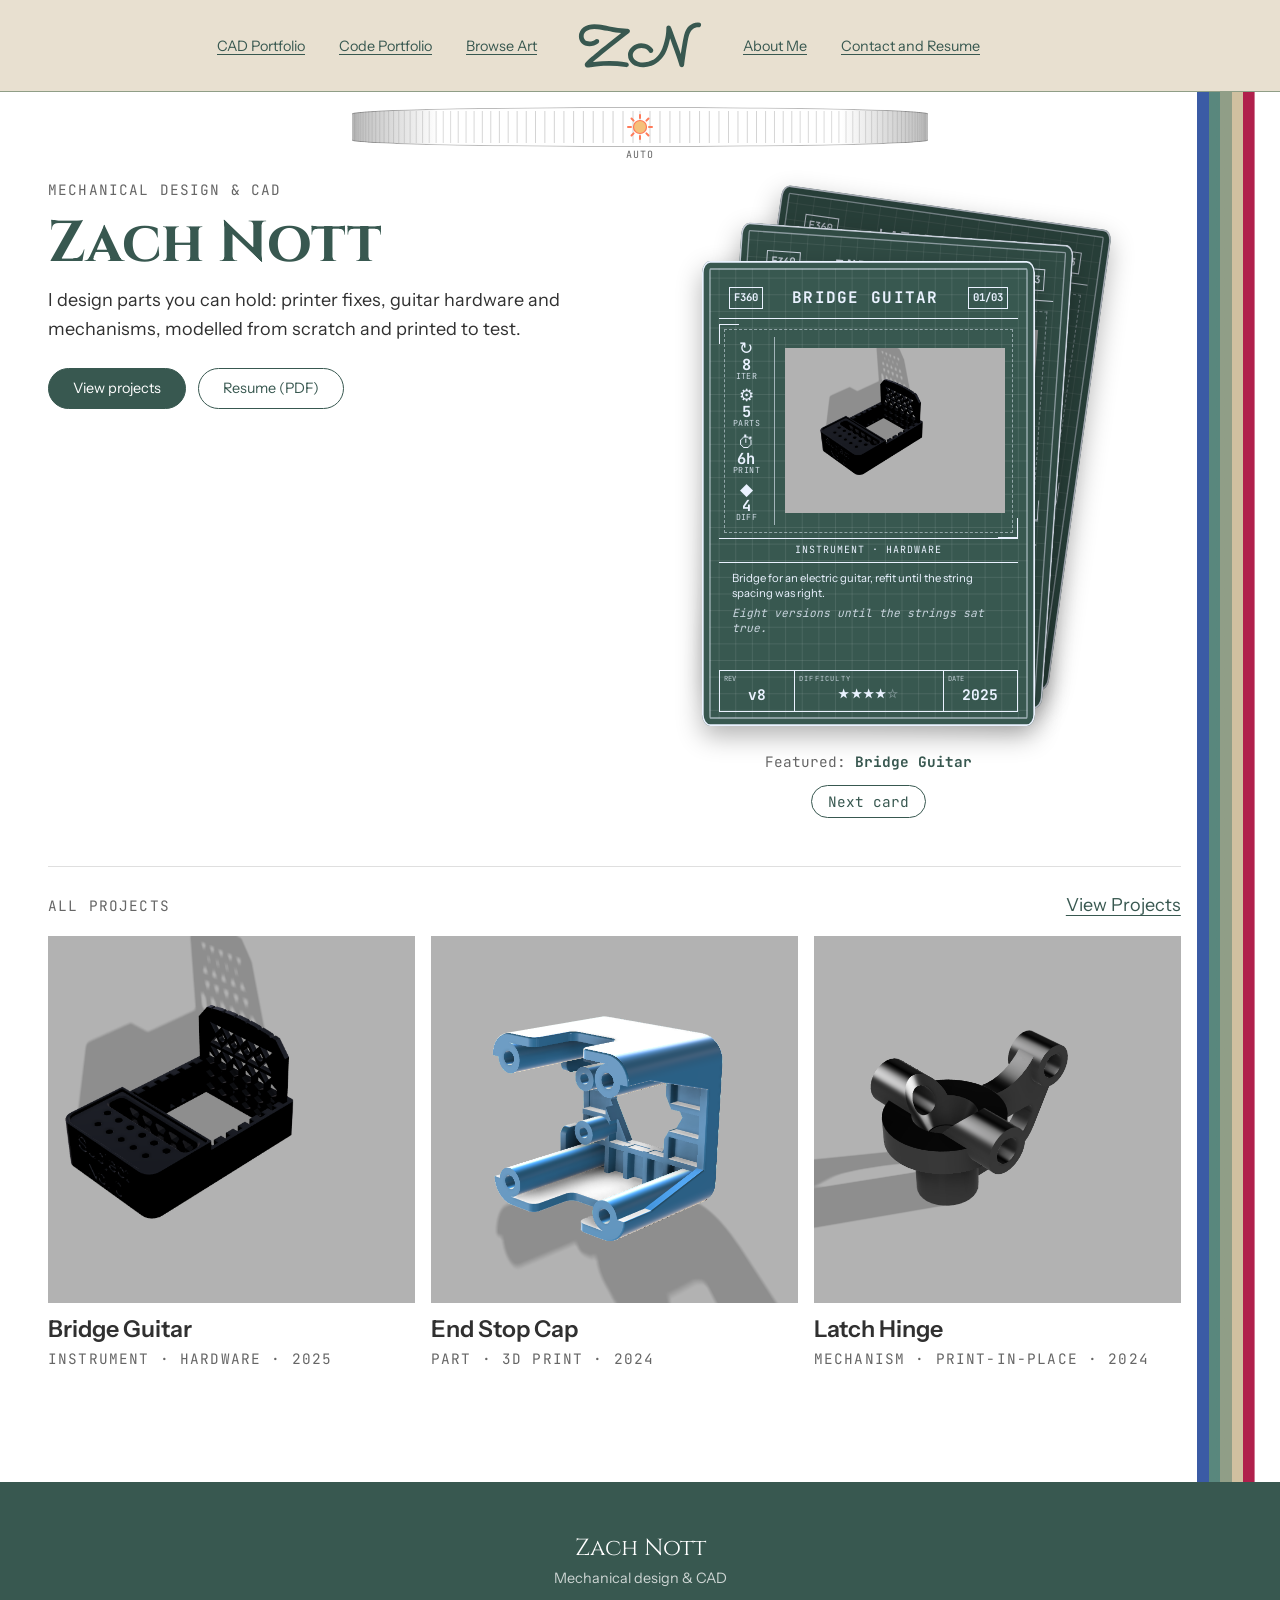
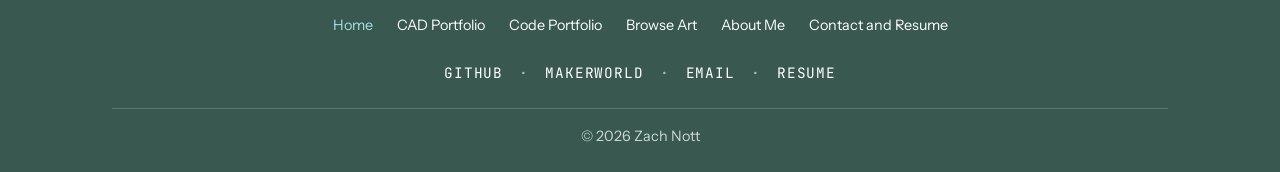
==== commit 36029aae: "feat: home catalog as picture tiles, wider home column" ====
--- a/index.html
+++ b/index.html
@@ -148,7 +148,7 @@
                     </div>
                 </section>
 
-                <!-- CATALOG: every project, one retro box each (rows up to 5, a tile grid from 6).
+                <!-- CATALOG: every project as a tile: picture, name, one meta line (sleek pass, like dazprojects).
                      A <ul> lets screen readers announce "list, 3 items". Each project's name is an <h3>
                      link; the images have alt="" because that heading already names the project -->
                 <section class="home-catalog" aria-labelledby="catalog-heading">
--- a/css/homyles.css
+++ b/css/homyles.css
@@ -91,13 +91,19 @@
    ========================================================= */
 .featured-slot {
   --stack-width: 80%;                  /* the front card's width; the rest is room for the back cards to peek */
+  /* Room above the stack for the back cards' tips. translate and rotate don't take up layout
+     space, so without this the tips poke above the hero, into the gap --page-top keeps for the
+     theme wheel (they nearly touched it at 1920px+, where the wheel is wide enough to reach them).
+     Measured: card 2 (translate -12%, rotate 8deg) rises ~19% of the slot's width. If you change
+     the data-pos values below, change this too. % margins are % of the slot's WIDTH, like the rise */
+  --stack-rise: 20%;
 }
 
 .card-stack {
   container-type: inline-size;         /* the cards' cqi now measure the card, not the whole slot */
   display: grid;
   width: var(--stack-width);
-  margin-top: 12%;                     /* room above for the peeking corners */
+  margin-top: var(--stack-rise);
 }
 
 .card-stack > .bp-card {
@@ -156,10 +162,28 @@
 }
 
 /* =========================================================
-   CATALOG: every project, built by js/homcript.js from data/projects.json.
-   Up to 5 projects: full-width rows that alternate sides (easy to read).
-   6 or more: a grid of small tiles (scrolling past many rows gets long)
+   CATALOG (sleek pass, owner's pick C, 2026-11-11): every project as a tile, like
+   dazprojects. A picture on a pale square, the name, one meta line. Nothing around
+   each tile: no border, frame or shadow; the space between them does the separating.
+   Built by js/homcript.js from data/projects.json
    ========================================================= */
+
+/* Home's own tokens. --content-max (styles.css) is the page width; Home's <main> is
+   allowed wider so the tiles have room. Only <main>: the header keeps the site width,
+   so the nav doesn't shift when you move between pages */
+.thehomepage {
+  --home-content-max: 86rem;           /* site default is 72rem */
+  --tile-min: 15rem;                   /* narrowest tile on a wide screen (about 5 across at 1440) */
+  --tile-min-phone: 45%;               /* phones: 2 tiles per row */
+  --tile-gap-row: var(--space-6);      /* space between rows (room for the name) */
+  --tile-gap-col: var(--space-4);      /* space between tiles in a row */
+  --tile-zoom: 1.04;                   /* picture zoom on hover */
+}
+
+.thehomepage .site-main {
+  --content-max: var(--home-content-max);   /* .wrapper's max-width reads this */
+}
+
 .home-catalog {
   padding-bottom: var(--space-7);
   border-top: 1px solid var(--color-line);
@@ -180,99 +204,70 @@
   margin: 0;
 }
 
-/* list-style: none makes Safari drop the "list" meaning, so the HTML adds role="list" back */
+/* auto-FIT, not auto-fill: empty columns collapse, so 3 projects stretch across the
+   whole row instead of leaving it half empty. min(--tile-min, 45%) keeps 2 per row on
+   phones. list-style: none makes Safari drop the "list" meaning, so the HTML adds role="list" */
 .catalog-grid {
   display: grid;
-  gap: var(--space-5);
+  grid-template-columns: repeat(auto-fit, minmax(min(var(--tile-min), var(--tile-min-phone)), 1fr));
+  gap: var(--tile-gap-row) var(--tile-gap-col);
   margin: var(--space-4) 0 0;
   padding: 0;
   list-style: none;
 }
 
-/* ---------- ROWS (R1b, owner's pick B "retro boxes") ----------
-   Few projects: one full-width box each, image and text side by side.
-   Retro touch: a hard border with an offset shadow, like an early-web box.
-   The shadow is sage (a decoration-only palette color): pale grey under a wide box
-   looked like a stray underline, a colored offset reads as meant */
 .catalog-tile {
   position: relative;                  /* the stretched link's ::after fills this box */
-  display: grid;
-  gap: var(--space-4);
-  align-items: center;
-  height: 100%;                        /* grid mode: tiles in a row match heights */
-  padding: var(--space-3);
-  border: 2px solid var(--color-ink);
-  background: var(--color-bg);
-  box-shadow: 4px 4px 0 var(--color-sage);
-}
-
-.catalog-tile:hover {
-  border-color: var(--color-highlight);
-}
-
-/* From 48rem: image | text, and every second row flips to text | image.
-   grid-template-areas names the cells, so flipping is just swapping two names.
-   The HTML order never changes (image first), so screen readers and Tab stay the same */
-@media (min-width: 48rem) {
-  .catalog-tile {
-    grid-template-columns: 2fr 3fr;
-    grid-template-areas: "art body";
-    gap: var(--space-6);
-  }
-
-  .catalog-item:nth-child(even) .catalog-tile {
-    grid-template-columns: 3fr 2fr;
-    grid-template-areas: "body art";
-  }
-
-  .tile-art  { grid-area: art; }
-  .tile-body { grid-area: body; }
-}
-
-/* The image sits in a dashed "viewport", like the drawing sheets on the CAD page */
+}
+
+/* The picture on a pale square. overflow: hidden keeps the hover zoom inside the square */
 .tile-art {
-  display: grid;
-  place-items: center;
-  aspect-ratio: 4 / 3;
-  outline: 1px dashed var(--color-ink);
-  outline-offset: -1px;
-  /* The picture stays INSIDE the dashed line (owner, 2026-11-09). The line takes the box's
-     outer 1px; 2px of padding leaves a hairline gap, so even when the box lands between
-     pixel rows (some widths, browser zoom) the picture can't paint over the line */
-  padding: 2px;
+  aspect-ratio: 1;
+  overflow: hidden;
   background: var(--color-surface);
 }
 
-/* The picture fills the whole frame (owner, 2026-11-09). object-fit: cover scales it EVENLY
-   until it fills the box and trims what spills over, so it can crop but never stretch.
-   The dashed line is an outline, and outlines paint on top of the content, so it stays visible */
+/* object-fit: cover scales the picture EVENLY until it fills the square and trims what
+   spills over, so it can crop but never stretch (owner, 2026-11-09) */
 .tile-art img {
   width: 100%;
   height: 100%;
   object-fit: cover;
+  transition: scale 300ms ease;
+}
+
+.catalog-tile:hover .tile-art img {
+  scale: var(--tile-zoom);
 }
 
 .tile-body {
-  padding: var(--space-2);
+  padding-top: var(--space-3);
 }
 
 .tile-name,
-.tile-meta,
-.tile-desc {
+.tile-meta {
   margin: 0;
 }
 
+/* The name in the body font (one font for names, like daz); Cinzel stays for page titles */
 .tile-name {
-  font-size: var(--step-2);
+  font-family: var(--font-body);
+  font-size: var(--step-1);
+  font-weight: 600;
 }
 
 .tile-name a {
+  color: var(--color-ink);
   text-decoration: none;
 }
 
+.catalog-tile:hover .tile-name a {
+  text-decoration: underline;
+  text-decoration-color: var(--color-highlight);
+}
+
 /* The stretched link: an empty ::after, absolutely placed over the whole .catalog-tile
-   (the nearest positioned ancestor), so a click anywhere on the box follows the link.
-   Trade-off: the description can't be selected with the mouse */
+   (the nearest positioned ancestor), so a click anywhere on the tile follows the link */
 .tile-name a::after {
   content: "";
   position: absolute;
@@ -281,7 +276,7 @@
 
 /* Same look as .retro-label (styles.css) */
 .tile-meta {
-  margin-top: var(--space-2);
+  margin-top: var(--space-1);
   font-family: var(--font-mono);
   font-size: var(--step--1);
   color: var(--color-muted);
@@ -289,61 +284,17 @@
   text-transform: uppercase;
 }
 
-.tile-desc {
-  margin-top: var(--space-3);
-}
-
-.tile-more {
-  display: inline-block;
-  margin-top: var(--space-4);
-  color: var(--color-accent);
-  font-size: var(--step--1);
-}
-
-.catalog-tile:hover .tile-more {
-  text-decoration: underline;
-}
-
-/* Keyboard focus lands on the small name link, but the ring goes round the whole box.
+/* Keyboard focus lands on the small name link, but the ring goes round the whole tile.
    :has() lets a parent react to something inside it */
 .catalog-tile:has(a:focus-visible) {
   outline: 2px solid var(--color-accent);
   outline-offset: 3px;
 }
 
-/* ---------- GRID (6+ projects) ----------
-   :has(> li:nth-child(6)) = "a list that has a 6th item". No JS: adding a sixth project
-   to data/projects.json is enough to switch. auto-fill + minmax makes as many columns as
-   fit; min(11rem, 45%) keeps 2 per row on phones. Each box becomes a small tile:
-   image on top, name and meta below, no description */
-.catalog-grid:has(> li:nth-child(6)) {
-  grid-template-columns: repeat(auto-fill, minmax(min(11rem, 45%), 1fr));
-  gap: var(--space-4);
-}
-
-/* (0,3,1) beats the alternating-row rule (0,3,0), so the flip is undone here too */
-.catalog-grid:has(> li:nth-child(6)) .catalog-tile {
-  grid-template-columns: 1fr;
-  grid-template-areas: "art" "body";
-  gap: var(--space-2);
-  align-items: start;
-  padding: var(--space-2);
-}
-
-.catalog-grid:has(> li:nth-child(6)) .tile-art {
-  aspect-ratio: 1;
-}
-
-.catalog-grid:has(> li:nth-child(6)) .tile-body {
-  padding: 0;
-}
-
-.catalog-grid:has(> li:nth-child(6)) .tile-name {
-  font-size: var(--step-0);
-}
-
-.catalog-grid:has(> li:nth-child(6)) :is(.tile-desc, .tile-more) {
-  display: none;
+@media (prefers-reduced-motion: reduce) {
+  .tile-art img {
+    transition: none;
+  }
 }
 
 /* Shown instead of the tiles when there's no JS (<noscript>) or the JSON fails to load */
